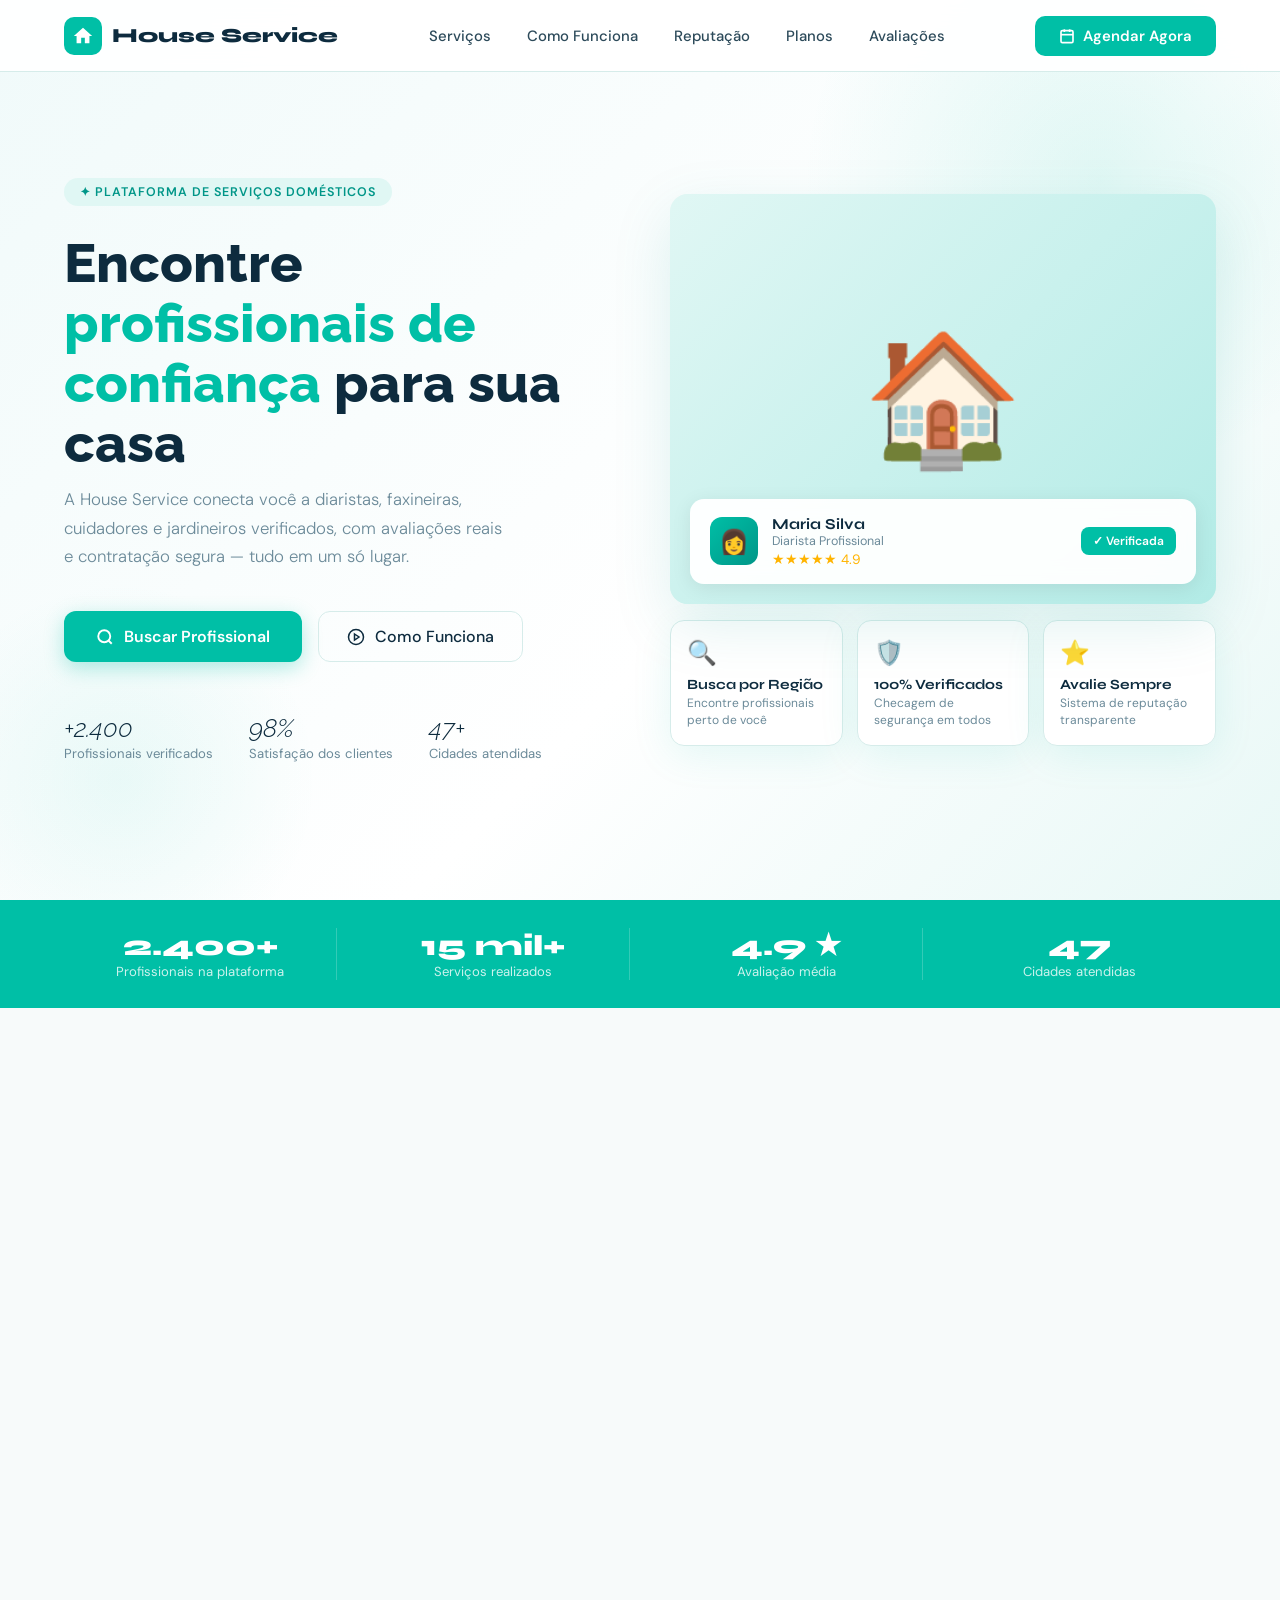
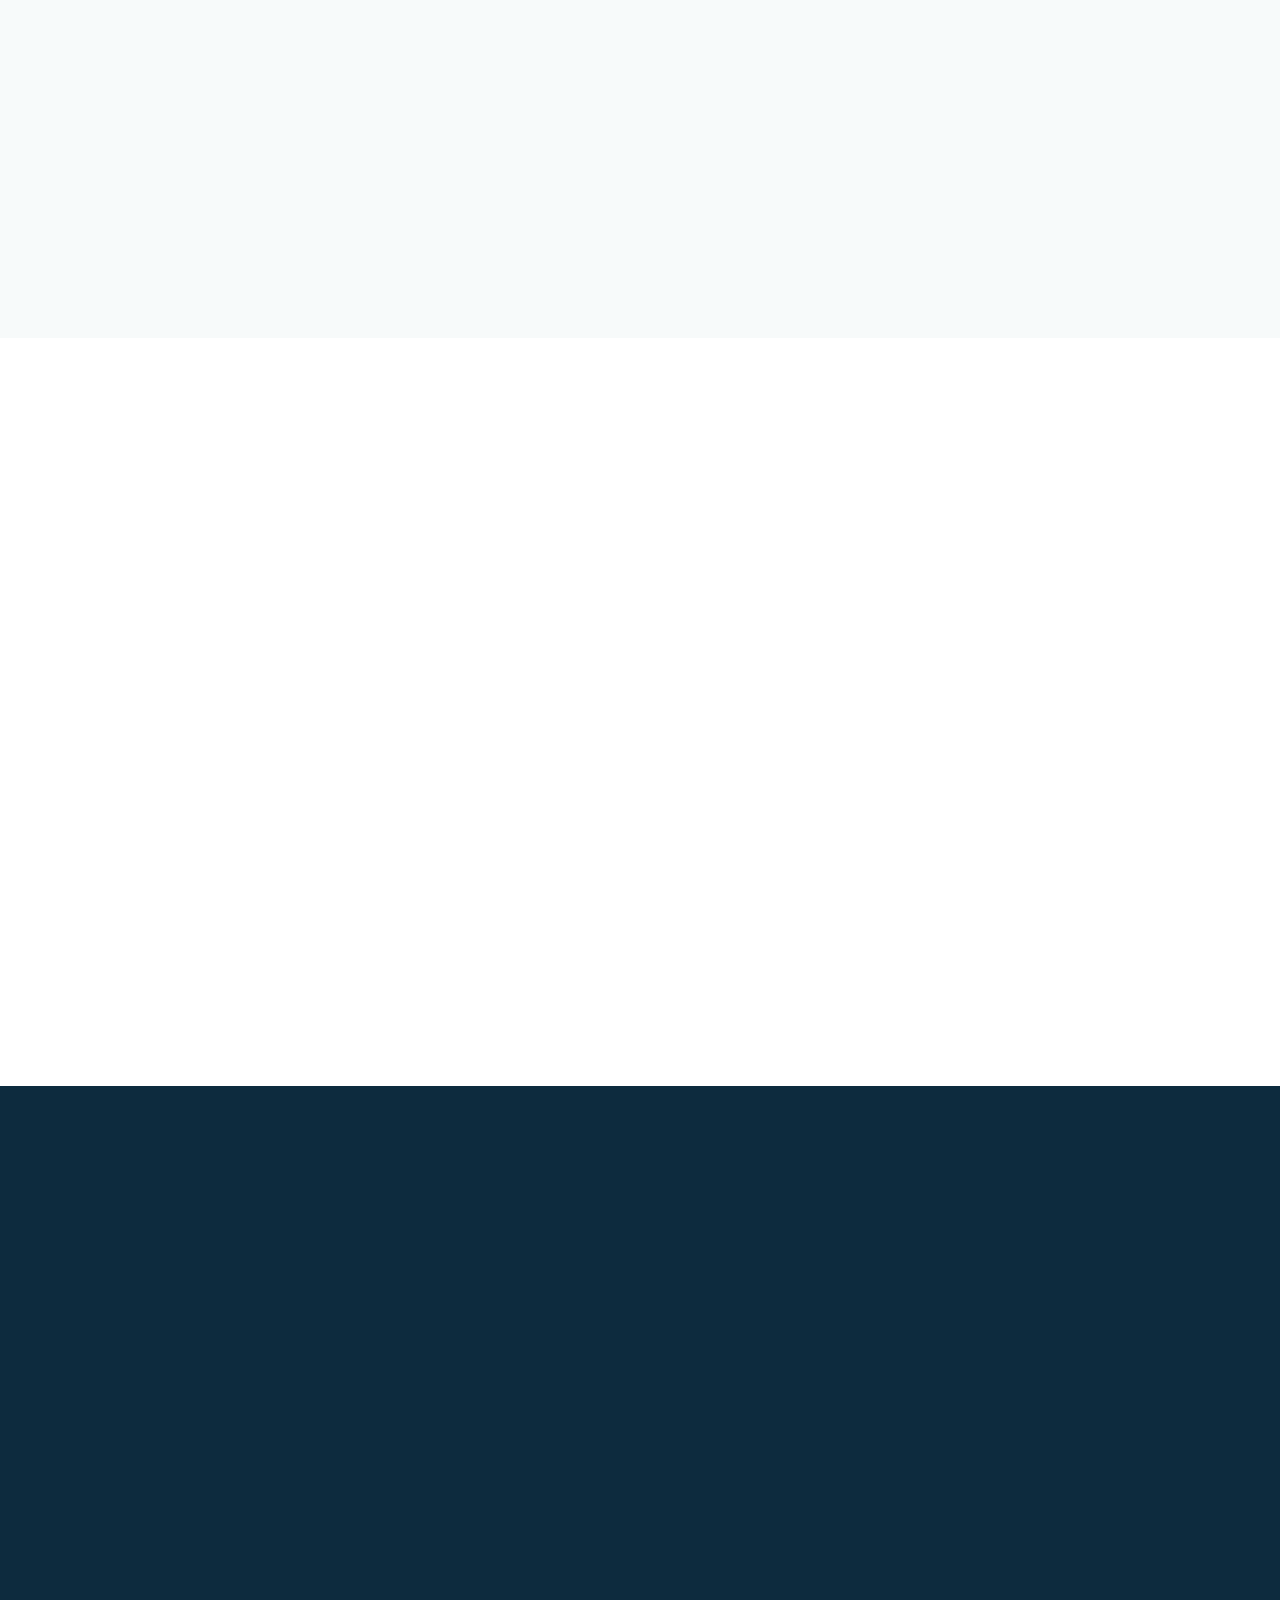
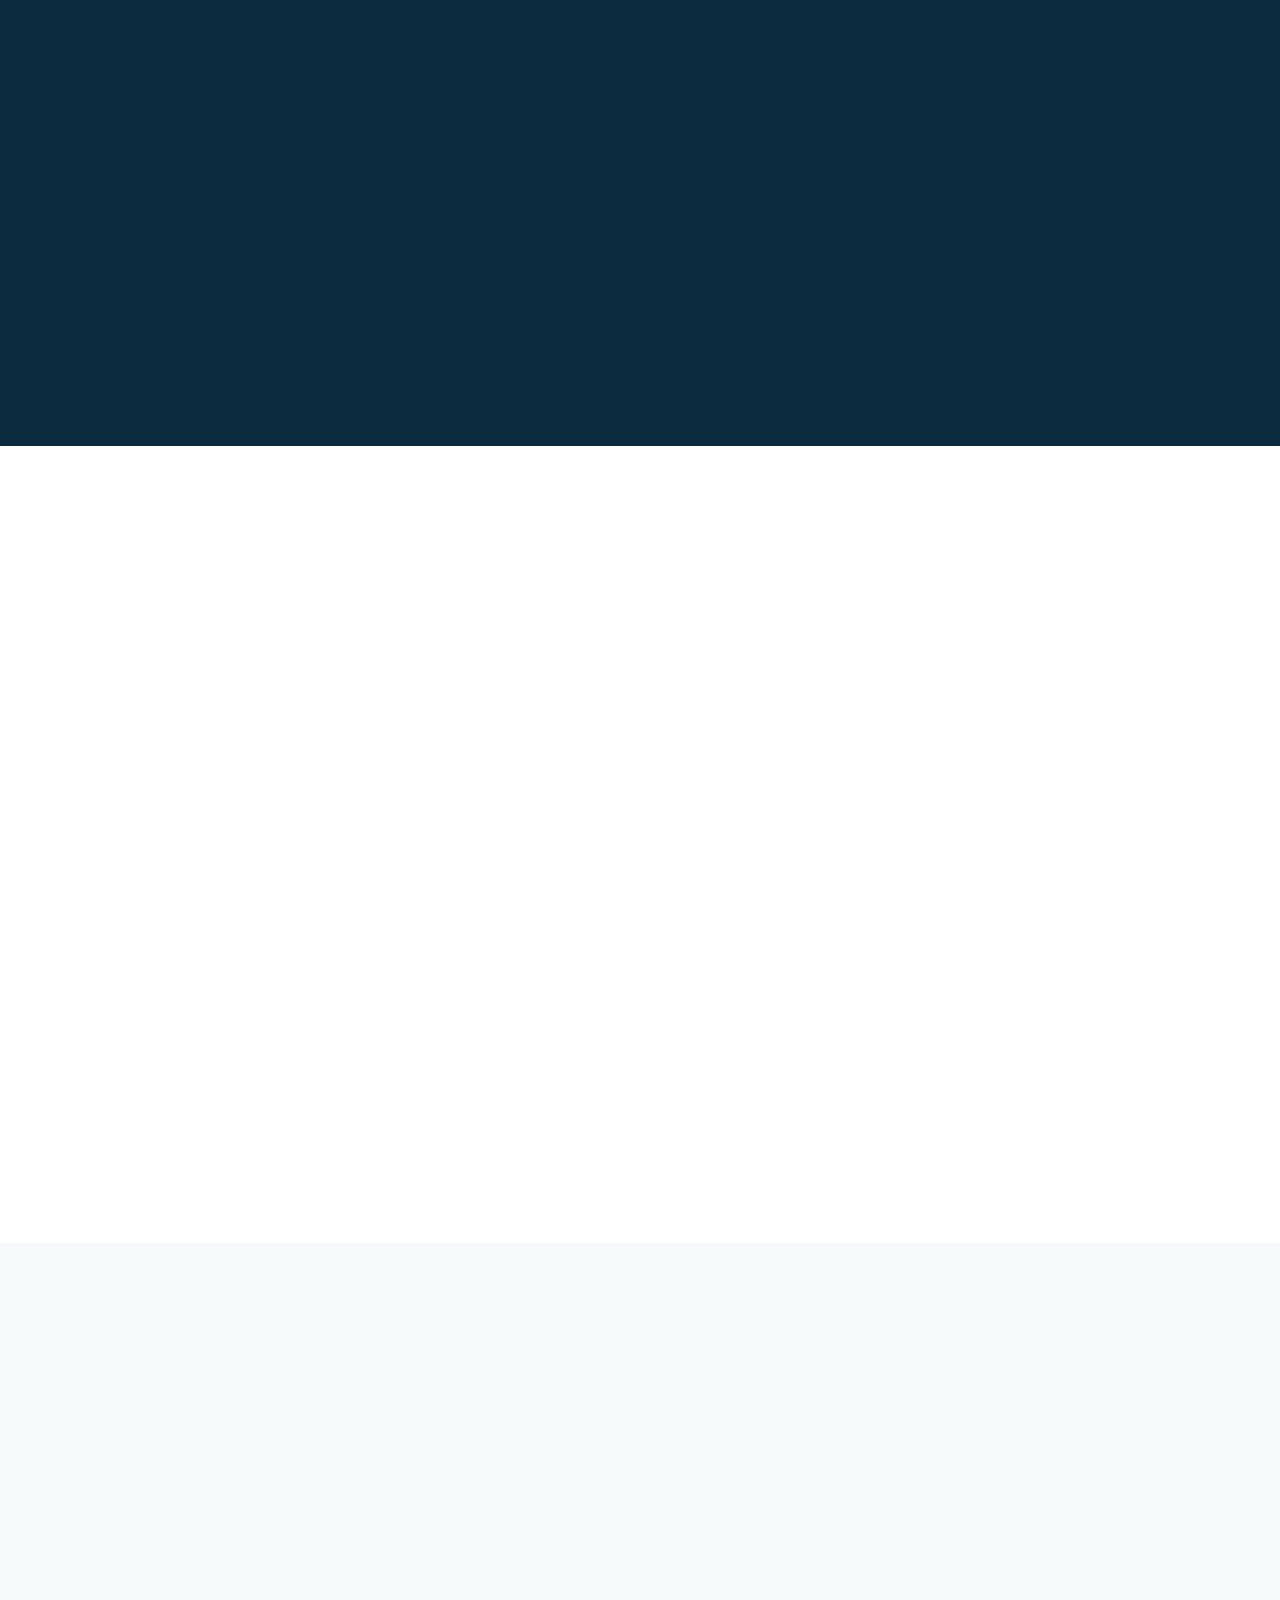
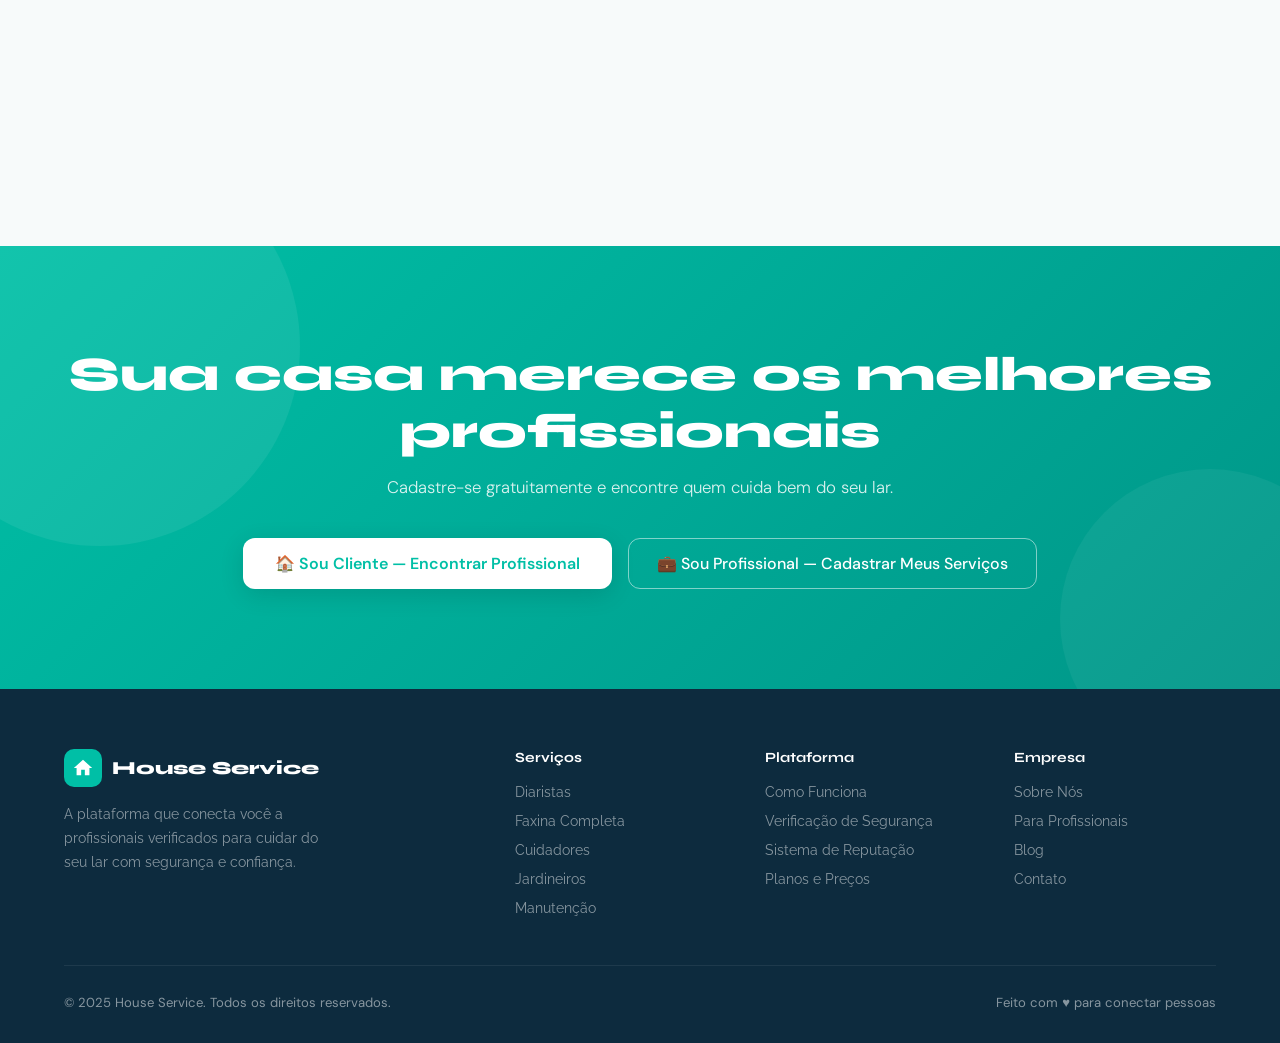
==== index.html @ fe104d29 "Rename site.html to index.html" ====
<html lang="pt-BR">
  <head>
    <meta charset="UTF-8" />
    <meta name="viewport" content="width=device-width, initial-scale=1.0" />
    <title>House Service — Sua Casa em Boas Mãos</title>
    <link href="https://fonts.googleapis.com/css2?family=Syne:wght@400;600;700;800&family=DM+Sans:ital,wght@0,300;0,400;0,500;1,300&display=swap" rel="stylesheet">
    <link rel="preconnect" href="https://fonts.googleapis.com">
    <link rel="preconnect" href="https://fonts.gstatic.com" crossorigin>
    <link href="https://fonts.googleapis.com/css2?family=Raleway:ital@0;1&display=swap" rel="stylesheet">
    <link rel="stylesheet" href="houseservice.css"/>
  </head>
  <body>
    <!-- NAV -->
    <nav id="navbar">
      <a href="#" class="logo">
        <div class="logo-icon">
          <svg viewBox="0 0 24 24">
            <path d="M10 20v-6h4v6h5v-8h3L12 3 2 12h3v8z" />
          </svg>
        </div>
        House Service
      </a>
      <ul class="nav-links">
        <li><a href="#servicos">Serviços</a></li>
        <li><a href="#como-funciona">Como Funciona</a></li>
        <li><a href="#reputacao">Reputação</a></li>
        <li><a href="#planos">Planos</a></li>
        <li><a href="#avaliacoes">Avaliações</a></li>
      </ul>
      <button class="nav-cta">
        <svg
          width="16"
          height="16"
          viewBox="0 0 24 24"
          fill="none"
          stroke="currentColor"
          stroke-width="2.5"
        >
          <rect x="3" y="4" width="18" height="18" rx="2" />
          <line x1="16" y1="2" x2="16" y2="6" />
          <line x1="8" y1="2" x2="8" y2="6" />
          <line x1="3" y1="10" x2="21" y2="10" />
        </svg>
        Agendar Agora
      </button>
    </nav>

    <!-- HERO -->
    <section class="hero">
      <div class="hero-content">
        <div class="hero-badge">✦ Plataforma de Serviços Domésticos</div>
        <h1>Encontre <span>profissionais de confiança</span> para sua casa</h1>
        <p class="hero-sub">
          A House Service conecta você a diaristas, faxineiras, cuidadores e
          jardineiros verificados, com avaliações reais e contratação segura —
          tudo em um só lugar.
        </p>
        <div class="hero-actions">
          <a href="#servicos" class="btn-primary">
            <svg
              width="18"
              height="18"
              viewBox="0 0 24 24"
              fill="none"
              stroke="currentColor"
              stroke-width="2.5"
            >
              <circle cx="11" cy="11" r="8" />
              <line x1="21" y1="21" x2="16.65" y2="16.65" />
            </svg>
            Buscar Profissional
          </a>
          <a href="#como-funciona" class="btn-outline">
            <svg
              width="18"
              height="18"
              viewBox="0 0 24 24"
              fill="none"
              stroke="currentColor"
              stroke-width="2"
            >
              <circle cx="12" cy="12" r="10" />
              <polygon points="10 8 16 12 10 16 10 8" />
            </svg>
            Como Funciona
          </a>
        </div>
        <div class="hero-trust">
          <div class="trust-item">
            <span class="trust-num">+2.400</span>
            <span class="trust-label">Profissionais verificados</span>
          </div>
          <div class="trust-item">
            <span class="trust-num">98%</span>
            <span class="trust-label">Satisfação dos clientes</span>
          </div>
          <div class="trust-item">
            <span class="trust-num">47+</span>
            <span class="trust-label">Cidades atendidas</span>
          </div>
        </div>
      </div>

      <div class="hero-visual">
        <div class="hero-card-main">
          <div class="hero-room-illustration">🏠</div>
          <div class="hero-overlay-card">
            <div class="professional-avatar">👩</div>
            <div class="overlay-info">
              <div class="overlay-name">Maria Silva</div>
              <div class="overlay-role">Diarista Profissional</div>
              <div class="overlay-stars">★★★★★ 4.9</div>
            </div>
            <div class="overlay-check">✓ Verificada</div>
          </div>
        </div>
        <div class="hero-mini-cards">
          <div class="mini-card">
            <div class="mini-icon">🔍</div>
            <div class="mini-title">Busca por Região</div>
            <div class="mini-desc">Encontre profissionais perto de você</div>
          </div>
          <div class="mini-card">
            <div class="mini-icon">🛡️</div>
            <div class="mini-title">100% Verificados</div>
            <div class="mini-desc">Checagem de segurança em todos</div>
          </div>
          <div class="mini-card">
            <div class="mini-icon">⭐</div>
            <div class="mini-title">Avalie Sempre</div>
            <div class="mini-desc">Sistema de reputação transparente</div>
          </div>
        </div>
      </div>
    </section>

    <!-- STATS BANNER -->
    <div class="stats-banner">
      <div class="stat-item">
        <div class="stat-num">2.400+</div>
        <div class="stat-label">Profissionais na plataforma</div>
      </div>
      <div class="stat-item">
        <div class="stat-num">15 mil+</div>
        <div class="stat-label">Serviços realizados</div>
      </div>
      <div class="stat-item">
        <div class="stat-num">4.9 ★</div>
        <div class="stat-label">Avaliação média</div>
      </div>
      <div class="stat-item">
        <div class="stat-num">47</div>
        <div class="stat-label">Cidades atendidas</div>
      </div>
    </div>

    <!-- SERVICES -->
    <section id="servicos" class="services-section">
      <div class="reveal">
        <div class="section-label">✦ Categorias</div>
        <h2 class="section-title">
          Serviços para cada necessidade da sua casa
        </h2>
        <p class="section-sub">
          Da limpeza ao cuidado — encontre o profissional certo filtrando por
          tipo de serviço e região.
        </p>
      </div>
      <div class="services-grid reveal">
        <div class="service-card">
          <div class="service-icon">🧹</div>
          <div class="service-name">Diarista</div>
          <div class="service-desc">
            Limpeza regular da sua casa com profissionais de confiança e
            verificados.
          </div>
          <div class="service-arrow">→</div>
        </div>
        <div class="service-card">
          <div class="service-icon">🧽</div>
          <div class="service-name">Faxina Completa</div>
          <div class="service-desc">
            Limpeza profunda e detalhada para renovar cada canto do seu lar.
          </div>
          <div class="service-arrow">→</div>
        </div>
        <div class="service-card">
          <div class="service-icon">👴</div>
          <div class="service-name">Cuidador(a)</div>
          <div class="service-desc">
            Profissionais dedicados ao cuidado de idosos e pessoas que precisam
            de atenção especial.
          </div>
          <div class="service-arrow">→</div>
        </div>
        <div class="service-card">
          <div class="service-icon">🌱</div>
          <div class="service-name">Jardineiro</div>
          <div class="service-desc">
            Manutenção, poda e cuidado de jardins e áreas externas com
            expertise.
          </div>
          <div class="service-arrow">→</div>
        </div>
        <div class="service-card">
          <div class="service-icon">🍳</div>
          <div class="service-name">Cozinheiro(a)</div>
          <div class="service-desc">
            Refeições preparadas em casa por profissionais especializados em
            culinária.
          </div>
          <div class="service-arrow">→</div>
        </div>
        <div class="service-card">
          <div class="service-icon">🔧</div>
          <div class="service-name">Manutenção Geral</div>
          <div class="service-desc">
            Pequenos reparos, instalações e consertos para manter tudo
            funcionando.
          </div>
          <div class="service-arrow">→</div>
        </div>
      </div>
    </section>

    <!-- HOW IT WORKS -->
    <section id="como-funciona">
      <div class="how-grid">
        <div>
          <div class="reveal">
            <div class="section-label">✦ Simples e Rápido</div>
            <h2 class="section-title">Como a plataforma funciona</h2>
            <p class="section-sub">
              Em poucos passos você encontra e contrata o profissional ideal,
              com total segurança.
            </p>
          </div>
          <div class="steps-list">
            <div class="step">
              <div class="step-num">01</div>
              <div class="step-content">
                <div class="step-title">Busque por serviço e região</div>
                <div class="step-desc">
                  Use os filtros para encontrar profissionais disponíveis na sua
                  cidade, na categoria que você precisa.
                </div>
              </div>
            </div>
            <div class="step">
              <div class="step-num">02</div>
              <div class="step-content">
                <div class="step-title">Compare perfis e avaliações</div>
                <div class="step-desc">
                  Veja o histórico, reputação e avaliações de outros clientes
                  para escolher com confiança.
                </div>
              </div>
            </div>
            <div class="step">
              <div class="step-num">03</div>
              <div class="step-content">
                <div class="step-title">Contrate com segurança</div>
                <div class="step-desc">
                  Todos os profissionais passam por verificação de segurança
                  antes de aparecer na plataforma.
                </div>
              </div>
            </div>
            <div class="step">
              <div class="step-num">04</div>
              <div class="step-content">
                <div class="step-title">Avalie e contribua</div>
                <div class="step-desc">
                  Após o serviço, deixe sua avaliação. Isso ajuda outros
                  clientes e recompensa quem trabalha bem.
                </div>
              </div>
            </div>
          </div>
        </div>
        <div class="how-visual reveal">
          <div class="profile-card-big">
            <div class="profile-avatar avatar-a">👩</div>
            <div class="profile-info">
              <div class="profile-name">Maria Silva</div>
              <div class="profile-role">Diarista • São Paulo, SP</div>
              <div class="profile-rating">
                <span class="stars">★★★★★</span>
                <span class="rating-num">4.9</span>
                <span class="reviews-count">(142 avaliações)</span>
              </div>
            </div>
            <div class="verified-badge">✓ Verificada</div>
          </div>
          <div class="profile-card-big">
            <div class="profile-avatar avatar-b">👨</div>
            <div class="profile-info">
              <div class="profile-name">Carlos Mota</div>
              <div class="profile-role">Jardineiro • Curitiba, PR</div>
              <div class="profile-rating">
                <span class="stars">★★★★★</span>
                <span class="rating-num">4.8</span>
                <span class="reviews-count">(89 avaliações)</span>
              </div>
            </div>
            <div class="verified-badge">✓ Verificado</div>
          </div>
          <div class="profile-card-big">
            <div class="profile-avatar avatar-c">👩</div>
            <div class="profile-info">
              <div class="profile-name">Ana Ferreira</div>
              <div class="profile-role">Cuidadora • Campinas, SP</div>
              <div class="profile-rating">
                <span class="stars">★★★★★</span>
                <span class="rating-num">5.0</span>
                <span class="reviews-count">(67 avaliações)</span>
              </div>
            </div>
            <div class="verified-badge">✓ Verificada</div>
          </div>
        </div>
      </div>
    </section>

    <!-- REPUTATION -->
    <section id="reputacao" class="reputation-section">
      <div class="rep-grid">
        <div class="reveal">
          <div class="section-label">✦ Sistema de Reputação</div>
          <h2 class="section-title">
            Quanto mais você entrega, mais você cresce
          </h2>
          <p class="section-sub">
            Profissionais que chegam com avaliações iniciais acessíveis e vão
            aumentando seus preços conforme constroem reputação na plataforma.
          </p>
          <div class="rep-cards" style="margin-top: 36px">
            <div class="rep-card">
              <div class="rep-card-icon">🏁</div>
              <div class="rep-card-title">Início acessível</div>
              <div class="rep-card-desc">
                Novos profissionais entram com uma taxa mínima competitiva,
                facilitando as primeiras contratações e a construção de
                histórico.
              </div>
            </div>
            <div class="rep-card">
              <div class="rep-card-icon">📈</div>
              <div class="rep-card-title">Crescimento por mérito</div>
              <div class="rep-card-desc">
                Avaliações positivas aumentam a reputação e desbloqueiam a
                capacidade de cobrar mais pelo seu serviço.
              </div>
            </div>
            <div class="rep-card">
              <div class="rep-card-icon">🏆</div>
              <div class="rep-card-title">Elite da plataforma</div>
              <div class="rep-card-desc">
                Profissionais com alta reputação ganham destaque nas buscas e
                acesso a funcionalidades premium.
              </div>
            </div>
          </div>
        </div>
        <div class="rep-visual reveal">
          <div class="rep-chart">
            <div
              style="
                font-family: &quot;Syne&quot;, sans-serif;
                font-weight: 700;
                color: white;
                margin-bottom: 20px;
                font-size: 1rem;
              "
            >
              Evolução de Reputação
            </div>
            <div class="rep-label-row">
              <span>Iniciante</span><span>0 avaliações</span>
            </div>
            <div class="rep-bar-wrap">
              <div class="rep-bar" data-width="20%"></div>
            </div>
            <div class="rep-label-row">
              <span>Em crescimento</span><span>+10 avaliações</span>
            </div>
            <div class="rep-bar-wrap">
              <div class="rep-bar" data-width="45%"></div>
            </div>
            <div class="rep-label-row">
              <span>Estabelecido</span><span>+50 avaliações</span>
            </div>
            <div class="rep-bar-wrap">
              <div class="rep-bar" data-width="68%"></div>
            </div>
            <div class="rep-label-row">
              <span>Top Profissional</span><span>+100 avaliações</span>
            </div>
            <div class="rep-bar-wrap">
              <div class="rep-bar" data-width="90%"></div>
            </div>
          </div>
          <div
            style="
              background: rgba(255, 255, 255, 0.05);
              border-radius: 12px;
              padding: 20px;
              border: 1px solid rgba(255, 255, 255, 0.08);
            "
          >
            <div
              style="
                font-size: 0.78rem;
                color: rgba(255, 255, 255, 0.4);
                margin-bottom: 8px;
                text-transform: uppercase;
                letter-spacing: 0.08em;
              "
            >
              Profissional Destaque
            </div>
            <div style="display: flex; align-items: center; gap: 14px">
              <div
                style="
                  width: 48px;
                  height: 48px;
                  border-radius: 12px;
                  background: linear-gradient(135deg, #00bfa6, #009688);
                  display: flex;
                  align-items: center;
                  justify-content: center;
                  font-size: 1.4rem;
                "
              >
                👩
              </div>
              <div>
                <div
                  style="
                    color: white;
                    font-family: &quot;Syne&quot;, sans-serif;
                    font-weight: 700;
                  "
                >
                  Maria Silva
                </div>
                <div
                  style="color: rgba(255, 255, 255, 0.5); font-size: 0.78rem"
                >
                  142 avaliações • R$ 120/diária
                </div>
                <div style="color: #ffb400; font-size: 0.8rem; margin-top: 2px">
                  ★★★★★ 4.9
                </div>
              </div>
            </div>
          </div>
        </div>
      </div>
    </section>

    <!-- PLANS -->
    <section id="planos">
      <div style="text-align: center" class="reveal">
        <div class="section-label" style="justify-content: center">
          ✦ Planos
        </div>
        <h2 class="section-title">O plano certo para você</h2>
        <p class="section-sub" style="margin: 0 auto">
          Seja cliente ou profissional, temos um plano pensado para maximizar
          sua experiência na plataforma.
        </p>
      </div>
      <div class="plans-grid reveal">
        <div class="plan-card">
          <div class="plan-name">Gratuito</div>
          <div class="plan-price-wrap">
            <div class="plan-price">R$ 0</div>
            <div class="plan-per">para sempre</div>
          </div>
          <ul class="plan-features">
            <li>Busca por região</li>
            <li>Ver perfis e avaliações</li>
            <li>Até 3 contratações/mês</li>
            <li>Suporte via chat</li>
          </ul>
          <button class="plan-btn">Começar Grátis</button>
        </div>
        <div class="plan-card featured">
          <div class="plan-badge">Mais Popular</div>
          <div class="plan-name">Mensal</div>
          <div class="plan-price-wrap">
            <div class="plan-price">R$ 39</div>
            <div class="plan-per">/mês por pessoa</div>
          </div>
          <ul class="plan-features">
            <li>Contratações ilimitadas</li>
            <li>Prioridade nas buscas</li>
            <li>Suporte prioritário 24/7</li>
            <li>Acesso a profissionais Elite</li>
            <li>Histórico completo</li>
          </ul>
          <button class="plan-btn">Assinar Agora</button>
        </div>
        <div class="plan-card">
          <div class="plan-name">Profissional</div>
          <div class="plan-price-wrap">
            <div class="plan-price">R$ 29</div>
            <div class="plan-per">/mês por prestador</div>
          </div>
          <ul class="plan-features">
            <li>Perfil em destaque</li>
            <li>Receber contratações ilimitadas</li>
            <li>Badge verificado premium</li>
            <li>Relatórios de desempenho</li>
            <li>Menor taxa de serviço</li>
          </ul>
          <button class="plan-btn">Para Profissionais</button>
        </div>
      </div>
    </section>

    <!-- REVIEWS -->
    <section id="avaliacoes" class="reviews-section">
      <div style="text-align: center" class="reveal">
        <div class="section-label" style="justify-content: center">
          ✦ Avaliações
        </div>
        <h2 class="section-title">O que nossos usuários dizem</h2>
        <p class="section-sub" style="margin: 0 auto">
          Avaliações reais de clientes que já contrataram e profissionais que já
          prestaram serviços.
        </p>
      </div>
      <div class="reviews-grid reveal">
        <div class="review-card">
          <div class="review-stars">★★★★★</div>
          <div class="review-text">
            "Encontrei uma diarista incrível em menos de 10 minutos. Já é a
            terceira vez que contrato pela plataforma e nunca tive problemas."
          </div>
          <div class="reviewer">
            <div class="reviewer-avatar" style="background: #e0f7f4">😊</div>
            <div>
              <div class="reviewer-name">Juliana M.</div>
              <div class="reviewer-tag">Cliente • Curitiba, PR</div>
            </div>
          </div>
        </div>
        <div class="review-card">
          <div class="review-stars">★★★★★</div>
          <div class="review-text">
            "Como cuidadora, a plataforma me ajudou a construir minha reputação
            do zero. Hoje tenho agenda cheia e cobro bem pelo meu trabalho."
          </div>
          <div class="reviewer">
            <div class="reviewer-avatar" style="background: #fff3e0">👩</div>
            <div>
              <div class="reviewer-name">Fernanda R.</div>
              <div class="reviewer-tag">Profissional • São Paulo, SP</div>
            </div>
          </div>
        </div>
        <div class="review-card">
          <div class="review-stars">★★★★★</div>
          <div class="review-text">
            "A verificação de segurança me deu muito mais confiança para
            contratar. Antes eu nunca sabia se podia confiar, agora é
            tranquilo."
          </div>
          <div class="reviewer">
            <div class="reviewer-avatar" style="background: #f3e5f5">🧑</div>
            <div>
              <div class="reviewer-name">Roberto K.</div>
              <div class="reviewer-tag">Cliente • Campinas, SP</div>
            </div>
          </div>
        </div>
      </div>
    </section>

    <!-- CTA -->
    <section class="cta-section">
      <h2 class="cta-title">Sua casa merece os melhores profissionais</h2>
      <p class="cta-sub">
        Cadastre-se gratuitamente e encontre quem cuida bem do seu lar.
      </p>
      <div class="cta-actions">
        <a href="#" class="btn-white">
          🏠 Sou Cliente — Encontrar Profissional
        </a>
        <a href="#" class="btn-ghost-white">
          💼 Sou Profissional — Cadastrar Meus Serviços
        </a>
      </div>
    </section>

    <!-- FOOTER -->
    <footer>
      <div class="footer-top">
        <div class="footer-brand">
          <a href="#" class="footer-logo">
            <div class="logo-icon">
              <svg viewBox="0 0 24 24" width="20" height="20">
                <path fill="white" d="M10 20v-6h4v6h5v-8h3L12 3 2 12h3v8z" />
              </svg>
            </div>
            House Service
          </a>
          <p class="footer-tagline">
            A plataforma que conecta você a profissionais verificados para
            cuidar do seu lar com segurança e confiança.
          </p>
        </div>
        <div>
          <div class="footer-col-title">Serviços</div>
          <ul class="footer-links">
            <li><a href="#">Diaristas</a></li>
            <li><a href="#">Faxina Completa</a></li>
            <li><a href="#">Cuidadores</a></li>
            <li><a href="#">Jardineiros</a></li>
            <li><a href="#">Manutenção</a></li>
          </ul>
        </div>
        <div>
          <div class="footer-col-title">Plataforma</div>
          <ul class="footer-links">
            <li><a href="#">Como Funciona</a></li>
            <li><a href="#">Verificação de Segurança</a></li>
            <li><a href="#">Sistema de Reputação</a></li>
            <li><a href="#">Planos e Preços</a></li>
          </ul>
        </div>
        <div>
          <div class="footer-col-title">Empresa</div>
          <ul class="footer-links">
            <li><a href="#">Sobre Nós</a></li>
            <li><a href="#">Para Profissionais</a></li>
            <li><a href="#">Blog</a></li>
            <li><a href="#">Contato</a></li>
          </ul>
        </div>
      </div>
      <div class="footer-bottom">
        <span>©️ 2025 House Service. Todos os direitos reservados.</span>
        <span>Feito com ♥️ para conectar pessoas</span>
      </div>
    </footer>
    <script src="houseService.js"></script>
  </body>
</html>
---- houseservice.css ----
*,
*::before,
*::after {
  box-sizing: border-box;
  margin: 0;
  padding: 0;
}

:root {
  --teal: #00bfa6;
  --teal-dark: #009688;
  --teal-light: #e0f7f4;
  --navy: #0d2b3e;
  --navy-mid: #1a3f57;
  --white: #ffffff;
  --gray: #f7fafa;
  --text-muted: #6b8a99;
  --text-body: #2c4a5a;
  --border: #d6ecea;
  --shadow: 0 8px 40px rgba(0, 191, 166, 0.1);
  --radius: 18px;
}

html {
  scroll-behavior: smooth;
}

body {
  font-family: "DM Sans", sans-serif;
  color: var(--text-body);
  background: var(--white);
  overflow-x: hidden;
}

/* NAV */
nav {
  position: fixed;
  top: 0;
  left: 0;
  right: 0;
  z-index: 100;
  display: flex;
  align-items: center;
  justify-content: space-between;
  padding: 0 5vw;
  height: 72px;
  background: rgba(255, 255, 255, 0.92);
  backdrop-filter: blur(16px);
  border-bottom: 1px solid var(--border);
  transition: box-shadow 0.3s;
}
nav.scrolled {
  box-shadow: 0 4px 24px rgba(0, 150, 136, 0.1);
}

.logo {
  display: flex;
  align-items: center;
  gap: 10px;
  font-family: "Syne", sans-serif;
  font-weight: 800;
  font-size: 1.25rem;
  color: var(--navy);
  text-decoration: none;
}
.logo-icon {
  width: 38px;
  height: 38px;
  background: var(--teal);
  border-radius: 10px;
  display: flex;
  align-items: center;
  justify-content: center;
}
.logo-icon svg {
  width: 22px;
  height: 22px;
  fill: white;
}

.nav-links {
  display: flex;
  gap: 36px;
  list-style: none;
}
.nav-links a {
  text-decoration: none;
  color: var(--text-body);
  font-size: 0.93rem;
  font-weight: 500;
  transition: color 0.2s;
}
.nav-links a:hover {
  color: var(--teal);
}

.nav-cta {
  background: var(--teal);
  color: white;
  border: none;
  padding: 10px 24px;
  border-radius: 10px;
  font-family: "DM Sans", sans-serif;
  font-weight: 600;
  font-size: 0.93rem;
  cursor: pointer;
  transition:
    background 0.2s,
    transform 0.2s;
  display: flex;
  align-items: center;
  gap: 8px;
}
.nav-cta:hover {
  background: var(--teal-dark);
  transform: translateY(-1px);
}

/* HERO */
.hero {
  min-height: 100vh;
  display: grid;
  grid-template-columns: 1fr 1fr;
  align-items: center;
  padding: 100px 5vw 60px;
  gap: 60px;
  background: linear-gradient(135deg, #f0fafa 0%, #ffffff 60%, #e8f8f6 100%);
  position: relative;
  overflow: hidden;
}

.hero::before {
  content: "";
  position: absolute;
  top: -120px;
  right: -120px;
  width: 600px;
  height: 600px;
  background: radial-gradient(
    circle,
    rgba(0, 191, 166, 0.12) 0%,
    transparent 70%
  );
  border-radius: 50%;
  pointer-events: none;
}
.hero::after {
  content: "";
  position: absolute;
  bottom: -80px;
  left: -80px;
  width: 400px;
  height: 400px;
  background: radial-gradient(
    circle,
    rgba(0, 191, 166, 0.07) 0%,
    transparent 70%
  );
  border-radius: 50%;
  pointer-events: none;
}

.hero-content {
  position: relative;
  z-index: 1;
}

.hero-badge {
  display: inline-flex;
  align-items: center;
  gap: 8px;
  background: var(--teal-light);
  color: var(--teal-dark);
  padding: 6px 16px;
  border-radius: 50px;
  font-size: 0.78rem;
  font-weight: 600;
  letter-spacing: 0.08em;
  text-transform: uppercase;
  margin-bottom: 28px;
}

h1 {
  font-family: "Raleway", sans-serif;
  font-weight: 800;
  font-size: clamp(2.4rem, 4.5vw, 3.4rem);
  line-height: 1.1;
  color: var(--navy);
  margin-bottom: 12px;
}
h1 span {
  color: var(--teal);
}

.hero-sub {
  font-size: 1.05rem;
  color: var(--text-muted);
  line-height: 1.7;
  margin-bottom: 40px;
  max-width: 440px;
  font-weight: 300;
}

.hero-actions {
  display: flex;
  gap: 16px;
  flex-wrap: wrap;
  margin-bottom: 52px;
}

.btn-primary {
  background: var(--teal);
  color: white;
  padding: 14px 32px;
  border-radius: 12px;
  border: none;
  font-family: "DM Sans", sans-serif;
  font-weight: 600;
  font-size: 1rem;
  cursor: pointer;
  transition: all 0.25s;
  display: flex;
  align-items: center;
  gap: 10px;
  text-decoration: none;
  box-shadow: 0 6px 20px rgba(0, 191, 166, 0.3);
}
.btn-primary:hover {
  background: var(--teal-dark);
  transform: translateY(-2px);
  box-shadow: 0 10px 28px rgba(0, 191, 166, 0.4);
}

.btn-outline {
  background: transparent;
  color: var(--navy);
  padding: 14px 28px;
  border-radius: 12px;
  border: 1.5px solid var(--border);
  font-family: "DM Sans", sans-serif;
  font-weight: 500;
  font-size: 1rem;
  cursor: pointer;
  transition: all 0.25s;
  display: flex;
  align-items: center;
  gap: 10px;
  text-decoration: none;
}
.btn-outline:hover {
  border-color: var(--teal);
  color: var(--teal);
  background: var(--teal-light);
}

.hero-trust {
  display: flex;
  gap: 36px;
  flex-wrap: wrap;
}
.trust-item {
  display: flex;
  flex-direction: column;
  gap: 2px;
}
.trust-num {
  font-family: "Raleway",sans-serif;
  font-size: 1.55rem;
  font-weight:300;
  color: var(--navy);
  font-style: italic;
}
.trust-label {
  font-size: 0.82rem;
  color: var(--text-muted);
  font-weight: 400;
}

/* HERO VISUAL */
.hero-visual {
  position: relative;
  z-index: 1;
  display: flex;
  flex-direction: column;
  gap: 16px;
}

.hero-card-main {
  background: white;
  border-radius: var(--radius);
  overflow: hidden;
  box-shadow: 0 20px 60px rgba(0, 150, 136, 0.13);
  aspect-ratio: 4/3;
  display: flex;
  align-items: flex-end;
  background: linear-gradient(160deg, #e8f8f6 0%, #c8f0ea 100%);
  position: relative;
}

.hero-room-illustration {
  position: absolute;
  inset: 0;
  display: flex;
  align-items: center;
  justify-content: center;
  font-size: 8rem;
  background: linear-gradient(135deg, #e0f7f4, #b2ebe6);
}

.hero-overlay-card {
  position: absolute;
  bottom: 20px;
  left: 20px;
  right: 20px;
  background: rgba(255, 255, 255, 0.95);
  backdrop-filter: blur(10px);
  border-radius: 14px;
  padding: 16px 20px;
  display: flex;
  align-items: center;
  gap: 14px;
  box-shadow: 0 4px 20px rgba(0, 0, 0, 0.08);
}

.professional-avatar {
  width: 48px;
  height: 48px;
  border-radius: 12px;
  background: linear-gradient(135deg, var(--teal), var(--teal-dark));
  display: flex;
  align-items: center;
  justify-content: center;
  font-size: 1.5rem;
  flex-shrink: 0;
}

.overlay-info {
  flex: 1;
}
.overlay-name {
  font-family: "Syne", sans-serif;
  font-weight: 700;
  font-size: 0.95rem;
  color: var(--navy);
}
.overlay-role {
  font-size: 0.78rem;
  color: var(--text-muted);
}
.overlay-stars {
  color: #ffb400;
  font-size: 0.85rem;
  margin-top: 2px;
}

.overlay-check {
  background: var(--teal);
  color: white;
  border-radius: 8px;
  padding: 6px 12px;
  font-size: 0.75rem;
  font-weight: 600;
  display: flex;
  align-items: center;
  gap: 4px;
}

.hero-mini-cards {
  display: flex;
  gap: 14px;
}
.mini-card {
  flex: 1;
  background: white;
  border-radius: 14px;
  padding: 16px;
  box-shadow: var(--shadow);
  border: 1px solid var(--border);
  transition: transform 0.2s;
}
.mini-card:hover {
  transform: translateY(-3px);
}
.mini-icon {
  font-size: 1.5rem;
  margin-bottom: 8px;
}
.mini-title {
  font-family: "Syne", sans-serif;
  font-weight: 700;
  font-size: 0.88rem;
  color: var(--navy);
}
.mini-desc {
  font-size: 0.75rem;
  color: var(--text-muted);
  margin-top: 2px;
  line-height: 1.4;
}

/* SECTION */
section {
  padding: 90px 5vw;
}

.section-label {
  display: inline-flex;
  align-items: center;
  gap: 8px;
  color: var(--teal);
  font-size: 0.78rem;
  font-weight: 600;
  letter-spacing: 0.1em;
  text-transform: uppercase;
  margin-bottom: 16px;
}

.section-title {
  font-family: "Raleway", sans-serif;
  font-weight: 800;
  font-size: clamp(1.8rem, 3vw, 2.5rem);
  color: var(--navy);
  line-height: 1.15;
  margin-bottom: 16px;
}

.section-sub {
  font-size: 1rem;
  color: var(--text-muted);
  max-width: 500px;
  line-height: 1.7;
  font-weight: 300;
}

/* SERVICES */
.services-section {
  background: var(--gray);
}

.services-grid {
  display: grid;
  grid-template-columns: repeat(auto-fit, minmax(220px, 1fr));
  gap: 20px;
  margin-top: 50px;
}

.service-card {
  background: white;
  border-radius: var(--radius);
  padding: 28px 24px;
  border: 1px solid var(--border);
  transition: all 0.3s;
  cursor: pointer;
  position: relative;
  overflow: hidden;
}
.service-card::before {
  content: "";
  position: absolute;
  bottom: 0;
  left: 0;
  right: 0;
  height: 3px;
  background: var(--teal);
  transform: scaleX(0);
  transition: transform 0.3s;
  transform-origin: left;
}
.service-card:hover {
  transform: translateY(-6px);
  box-shadow: var(--shadow);
  border-color: transparent;
}
.service-card:hover::before {
  transform: scaleX(1);
}

.service-icon {
  width: 56px;
  height: 56px;
  border-radius: 14px;
  background: var(--teal-light);
  display: flex;
  align-items: center;
  justify-content: center;
  font-size: 1.6rem;
  margin-bottom: 18px;
  transition: background 0.3s;
}
.service-card:hover .service-icon {
  background: var(--teal);
}

.service-name {
  font-family: "Syne", sans-serif;
  font-weight: 700;
  font-size: 1rem;
  color: var(--navy);
  margin-bottom: 8px;
}
.service-desc {
  font-size: 0.84rem;
  color: var(--text-muted);
  line-height: 1.6;
}

.service-arrow {
  margin-top: 18px;
  color: var(--teal);
  font-size: 1.2rem;
  transition: transform 0.2s;
}
.service-card:hover .service-arrow {
  transform: translateX(4px);
}

/* HOW IT WORKS */
.how-grid {
  display: grid;
  grid-template-columns: 1fr 1fr;
  gap: 80px;
  align-items: center;
  margin-top: 0;
}

.steps-list {
  display: flex;
  flex-direction: column;
  gap: 32px;
  margin-top: 40px;
}

.step {
  display: flex;
  gap: 20px;
  align-items: flex-start;
  opacity: 0;
  transform: translateX(-20px);
  transition: all 0.5s ease;
}
.step.visible {
  opacity: 1;
  transform: translateX(0);
}

.step-num {
  width: 44px;
  height: 44px;
  border-radius: 12px;
  background: var(--teal-light);
  color: var(--teal-dark);
  font-family: "Syne", sans-serif;
  font-weight: 800;
  font-size: 1rem;
  display: flex;
  align-items: center;
  justify-content: center;
  flex-shrink: 0;
}

.step-content{
    flex: 1px
}
.step-title {
  font-family: "Syne", sans-serif;
  font-weight: 700;
  font-size: 1rem;
  color: var(--navy);
  margin-bottom: 6px;
}
.step-desc {
  font-size: 0.88rem;
  color: var(--text-muted);
  line-height: 1.65;
}

.how-visual {
  background: linear-gradient(135deg, #e0f7f4, #b2ebf2);
  border-radius: 24px;
  padding: 40px;
  display: flex;
  flex-direction: column;
  gap: 16px;
  box-shadow: 0 20px 60px rgba(0, 191, 166, 0.12);
}

.profile-card-big {
  background: white;
  border-radius: 16px;
  padding: 20px;
  display: flex;
  gap: 16px;
  align-items: center;
  box-shadow: 0 4px 16px rgba(0, 0, 0, 0.06);
  transition: transform 0.2s;
}
.profile-card-big:hover {
  transform: scale(1.02);
}

.profile-avatar {
  width: 56px;
  height: 56px;
  border-radius: 14px;
  font-size: 2rem;
  display: flex;
  align-items: center;
  justify-content: center;
  flex-shrink: 0;
}
.avatar-a {
  background: linear-gradient(135deg, #e0f7f4, #80d8ca);
}
.avatar-b {
  background: linear-gradient(135deg, #fff3e0, #ffd180);
}
.avatar-c {
  background: linear-gradient(135deg, #f3e5f5, #ce93d8);
}

.profile-info {
  flex: 1;
}
.profile-name {
  font-family: "Syne", sans-serif;
  font-weight: 700;
  font-size: 0.95rem;
  color: var(--navy);
}
.profile-role {
  font-size: 0.78rem;
  color: var(--text-muted);
}
.profile-rating {
  display: flex;
  align-items: center;
  gap: 6px;
  margin-top: 4px;
}
.stars {
  color: #ffb400;
  font-size: 0.8rem;
}
.rating-num {
  font-size: 0.78rem;
  font-weight: 600;
  color: var(--navy);
}
.reviews-count {
  font-size: 0.75rem;
  color: var(--text-muted);
}

.verified-badge {
  background: var(--teal-light);
  color: var(--teal-dark);
  border-radius: 8px;
  padding: 4px 10px;
  font-size: 0.72rem;
  font-weight: 600;
  display: flex;
  align-items: center;
  gap: 4px;
}

/* REPUTATION */
.reputation-section {
  background: var(--navy);
  color: white;
}
.reputation-section .section-title {
  color: white;
}
.reputation-section .section-sub {
  color: rgba(255, 255, 255, 0.55);
}
.reputation-section .section-label {
  color: var(--teal);
}

.rep-grid {
  display: grid;
  grid-template-columns: 1fr 1fr;
  gap: 60px;
  align-items: center;
  margin-top: 50px;
}

.rep-visual {
  background: var(--navy-mid);
  border-radius: 24px;
  padding: 36px;
  border: 1px solid rgba(255, 255, 255, 0.07);
}

.rep-chart {
  margin-bottom: 28px;
}
.rep-label-row {
  display: flex;
  justify-content: space-between;
  font-size: 0.82rem;
  color: rgba(255, 255, 255, 0.5);
  margin-bottom: 10px;
}
.rep-bar-wrap {
  height: 8px;
  background: rgba(255, 255, 255, 0.08);
  border-radius: 50px;
  overflow: hidden;
  margin-bottom: 12px;
}
.rep-bar {
  height: 100%;
  border-radius: 50px;
  background: linear-gradient(90deg, var(--teal), #80cbc4);
  transition: width 1.2s ease;
  width: 0%;
}

.rep-cards {
  display: flex;
  flex-direction: column;
  gap: 16px;
}
.rep-card {
  border: 1px solid rgba(255, 255, 255, 0.08);
  border-radius: 14px;
  padding: 20px;
  background: rgba(255, 255, 255, 0.03);
  transition: border-color 0.2s;
}
.rep-card:hover {
  border-color: var(--teal);
}

.rep-card-icon {
  font-size: 1.4rem;
  margin-bottom: 10px;
}
.rep-card-title {
  font-family: "Syne", sans-serif;
  font-weight: 700;
  font-size: 0.95rem;
  margin-bottom: 6px;
}
.rep-card-desc {
  font-size: 0.84rem;
  color: rgba(255, 255, 255, 0.5);
  line-height: 1.6;
}

/* PLANS */
.plans-grid {
  display: grid;
  grid-template-columns: repeat(3, 1fr);
  gap: 24px;
  margin-top: 56px;
}

.plan-card {
  border-radius: var(--radius);
  padding: 36px 28px;
  border: 1.5px solid var(--border);
  position: relative;
  transition: all 0.3s;
  background: white;
}
.plan-card:hover {
  transform: translateY(-6px);
  box-shadow: var(--shadow);
}
.plan-card.featured {
  background: var(--teal);
  border-color: var(--teal);
  color: white;
}
.plan-badge {
  position: absolute;
  top: -14px;
  left: 50%;
  transform: translateX(-50%);
  background: var(--navy);
  color: white;
  border-radius: 50px;
  padding: 4px 18px;
  font-size: 0.72rem;
  font-weight: 600;
  white-space: nowrap;
}

.plan-name {
  font-family: "Syne", sans-serif;
  font-weight: 800;
  font-size: 1.2rem;
  margin-bottom: 8px;
  color: var(--navy);
}
.plan-card.featured .plan-name {
  color: white;
}
.plan-price-wrap {
  margin-bottom: 24px;
}
.plan-price {
  font-family: "Syne", sans-serif;
  font-weight: 800;
  font-size: 2.4rem;
  color: var(--navy);
}
.plan-card.featured .plan-price {
  color: white;
}
.plan-per {
  font-size: 0.85rem;
  color: var(--text-muted);
}
.plan-card.featured .plan-per {
  color: rgba(255, 255, 255, 0.7);
}

.plan-features {
  list-style: none;
  display: flex;
  flex-direction: column;
  gap: 12px;
  margin-bottom: 32px;
}
.plan-features li {
  display: flex;
  gap: 10px;
  align-items: center;
  font-size: 0.88rem;
  color: var(--text-body);
}
.plan-card.featured .plan-features li {
  color: rgba(255, 255, 255, 0.9);
}
.plan-features li::before {
  content: "✓";
  color: var(--teal);
  font-weight: 700;
  flex-shrink: 0;
}
.plan-card.featured .plan-features li::before {
  color: rgba(255, 255, 255, 0.8);
}

.plan-btn {
  width: 100%;
  padding: 14px;
  border-radius: 12px;
  font-family: "DM Sans", sans-serif;
  font-weight: 600;
  font-size: 0.95rem;
  cursor: pointer;
  transition: all 0.2s;
  border: 2px solid var(--teal);
  color: var(--teal);
  background: transparent;
}
.plan-btn:hover {
  background: var(--teal);
  color: white;
}
.plan-card.featured .plan-btn {
  background: white;
  color: var(--teal);
  border-color: white;
}
.plan-card.featured .plan-btn:hover {
  background: var(--navy);
  border-color: var(--navy);
  color: white;
}

/* REVIEWS */
.reviews-section {
  background: var(--gray);
}

.reviews-grid {
  display: grid;
  grid-template-columns: repeat(3, 1fr);
  gap: 20px;
  margin-top: 50px;
}

.review-card {
  background: white;
  border-radius: var(--radius);
  padding: 28px;
  border: 1px solid var(--border);
  transition: all 0.25s;
}
.review-card:hover {
  transform: translateY(-4px);
  box-shadow: var(--shadow);
}

.review-stars {
  color: #ffb400;
  font-size: 1rem;
  margin-bottom: 14px;
}
.review-text {
  font-size: 0.9rem;
  color: var(--text-body);
  line-height: 1.7;
  margin-bottom: 20px;
  font-style: italic;
  font-weight: 300;
}
.reviewer {
  display: flex;
  align-items: center;
  gap: 12px;
}
.reviewer-avatar {
  width: 40px;
  height: 40px;
  border-radius: 10px;
  font-size: 1.3rem;
  display: flex;
  align-items: center;
  justify-content: center;
}
.reviewer-name {
  font-family: "Syne", sans-serif;
  font-weight: 700;
  font-size: 0.88rem;
  color: var(--navy);
}
.reviewer-tag {
  font-size: 0.75rem;
  color: var(--text-muted);
}

/* CTA */
.cta-section {
  background: linear-gradient(135deg, var(--teal) 0%, var(--teal-dark) 100%);
  text-align: center;
  padding: 100px 5vw;
  color: white;
  position: relative;
  overflow: hidden;
}
.cta-section::before {
  content: "";
  position: absolute;
  top: -100px;
  left: -100px;
  width: 400px;
  height: 400px;
  background: rgba(255, 255, 255, 0.07);
  border-radius: 50%;
}
.cta-section::after {
  content: "";
  position: absolute;
  bottom: -80px;
  right: -80px;
  width: 300px;
  height: 300px;
  background: rgba(255, 255, 255, 0.05);
  border-radius: 50%;
}

.cta-title {
  font-family: "Syne", sans-serif;
  font-weight: 800;
  font-size: clamp(2rem, 4vw, 3rem);
  margin-bottom: 16px;
  position: relative;
  z-index: 1;
}
.cta-sub {
  font-size: 1.05rem;
  opacity: 0.85;
  margin-bottom: 40px;
  position: relative;
  z-index: 1;
  font-weight: 300;
}

.cta-actions {
  display: flex;
  gap: 16px;
  justify-content: center;
  flex-wrap: wrap;
  position: relative;
  z-index: 1;
}

.btn-white {
  background: white;
  color: var(--teal);
  padding: 14px 32px;
  border-radius: 12px;
  border: none;
  font-family: "DM Sans", sans-serif;
  font-weight: 600;
  font-size: 1rem;
  cursor: pointer;
  transition: all 0.25s;
  text-decoration: none;
  display: inline-flex;
  align-items: center;
  gap: 8px;
  box-shadow: 0 6px 24px rgba(0, 0, 0, 0.12);
}
.btn-white:hover {
  transform: translateY(-2px);
  box-shadow: 0 10px 32px rgba(0, 0, 0, 0.18);
}

.btn-ghost-white {
  background: transparent;
  color: white;
  padding: 14px 28px;
  border-radius: 12px;
  border: 1.5px solid rgba(255, 255, 255, 0.5);
  font-family: "DM Sans", sans-serif;
  font-weight: 500;
  font-size: 1rem;
  cursor: pointer;
  transition: all 0.25s;
  text-decoration: none;
  display: inline-flex;
  align-items: center;
  gap: 8px;
}
.btn-ghost-white:hover {
  border-color: white;
  background: rgba(255, 255, 255, 0.1);
}

/* FOOTER */
footer {
  background: var(--navy);
  color: rgba(255, 255, 255, 0.5);
  padding: 60px 5vw 32px;
}

.footer-top {
  font-family: "Raleway", sans-serif;
  display: grid;
  grid-template-columns: 2fr 1fr 1fr 1fr;
  gap: 48px;
  margin-bottom: 48px;
}

.footer-brand{
    flex:1px;
}
.footer-logo {
  display: flex;
  align-items: center;
  gap: 10px;
  font-family: "Syne", sans-serif;
  font-weight: 800;
  font-size: 1.15rem;
  color: white;
  text-decoration: none;
  margin-bottom: 16px;
}
.footer-tagline {
  font-size: 0.88rem;
  line-height: 1.7;
  max-width: 280px;
}

.footer-col-title {
  font-family: "Syne", sans-serif;
  font-weight: 700;
  font-size: 0.88rem;
  color: white;
  margin-bottom: 16px;
}
.footer-links {
  list-style: none;
  display: flex;
  flex-direction: column;
  gap: 10px;
}
.footer-links a {
  color: rgba(255, 255, 255, 0.5);
  text-decoration: none;
  font-size: 0.85rem;
  transition: color 0.2s;
}
.footer-links a:hover {
  color: var(--teal);
}

.footer-bottom {
  border-top: 1px solid rgba(255, 255, 255, 0.07);
  padding-top: 28px;
  display: flex;
  justify-content: space-between;
  align-items: center;
  font-size: 0.82rem;
}

/* STATS BANNER */
.stats-banner {
  background: var(--teal);
  color: white;
  padding: 28px 5vw;
  display: grid;
  grid-template-columns: repeat(4, 1fr);
  text-align: center;
  gap: 20px;
}

.stat-item {
  border-right: 1px solid rgba(255, 255, 255, 0.2);
  padding: 0 20px;
}
.stat-item:last-child {
  border-right: none;
}
.stat-num {
  font-family: "Syne", sans-serif;
  font-weight: 800;
  font-size: 1.8rem;
}
.stat-label {
  font-size: 0.82rem;
  opacity: 0.8;
}

/* ANIMATIONS */
@keyframes fadeInUp {
  from {
    opacity: 0;
    transform: translateY(30px);
  }
  to {
    opacity: 1;
    transform: translateY(0);
  }
}

@keyframes fadeInRight {
  from {
    opacity: 0;
    transform: translateX(30px);
  }
  to {
    opacity: 1;
    transform: translateX(0);
  }
}

@keyframes float {
  0%,
  100% {
    transform: translateY(0px);
  }
  50% {
    transform: translateY(-8px);
  }
}

.hero-content {
  animation: fadeInUp 0.8s ease both;
}
.hero-visual {
  animation: fadeInRight 0.8s 0.2s ease both;
}
.mini-card:nth-child(2) {
  animation-delay: 0.1s;
}

.hero-card-main {
  animation: float 6s ease-in-out infinite;
}

/* Responsive */
@media (max-width: 900px) {
  .hero {
    grid-template-columns: 1fr;
    padding-top: 120px;
  }
  .hero-visual {
    display: none;
  }
  .how-grid,
  .rep-grid {
    grid-template-columns: 1fr;
  }
  .plans-grid {
    grid-template-columns: 1fr;
  }
  .reviews-grid {
    grid-template-columns: 1fr;
  }
  .footer-top {
    grid-template-columns: 1fr 1fr;
  }
  .stats-banner {
    grid-template-columns: repeat(2, 1fr);
  }
  .nav-links {
    display: none;
  }
}

/* Scroll reveal */
.reveal {
  opacity: 0;
  transform: translateY(24px);
  transition: all 0.6s ease;
}
.reveal.visible {
  opacity: 1;
  transform: translateY(0);
}
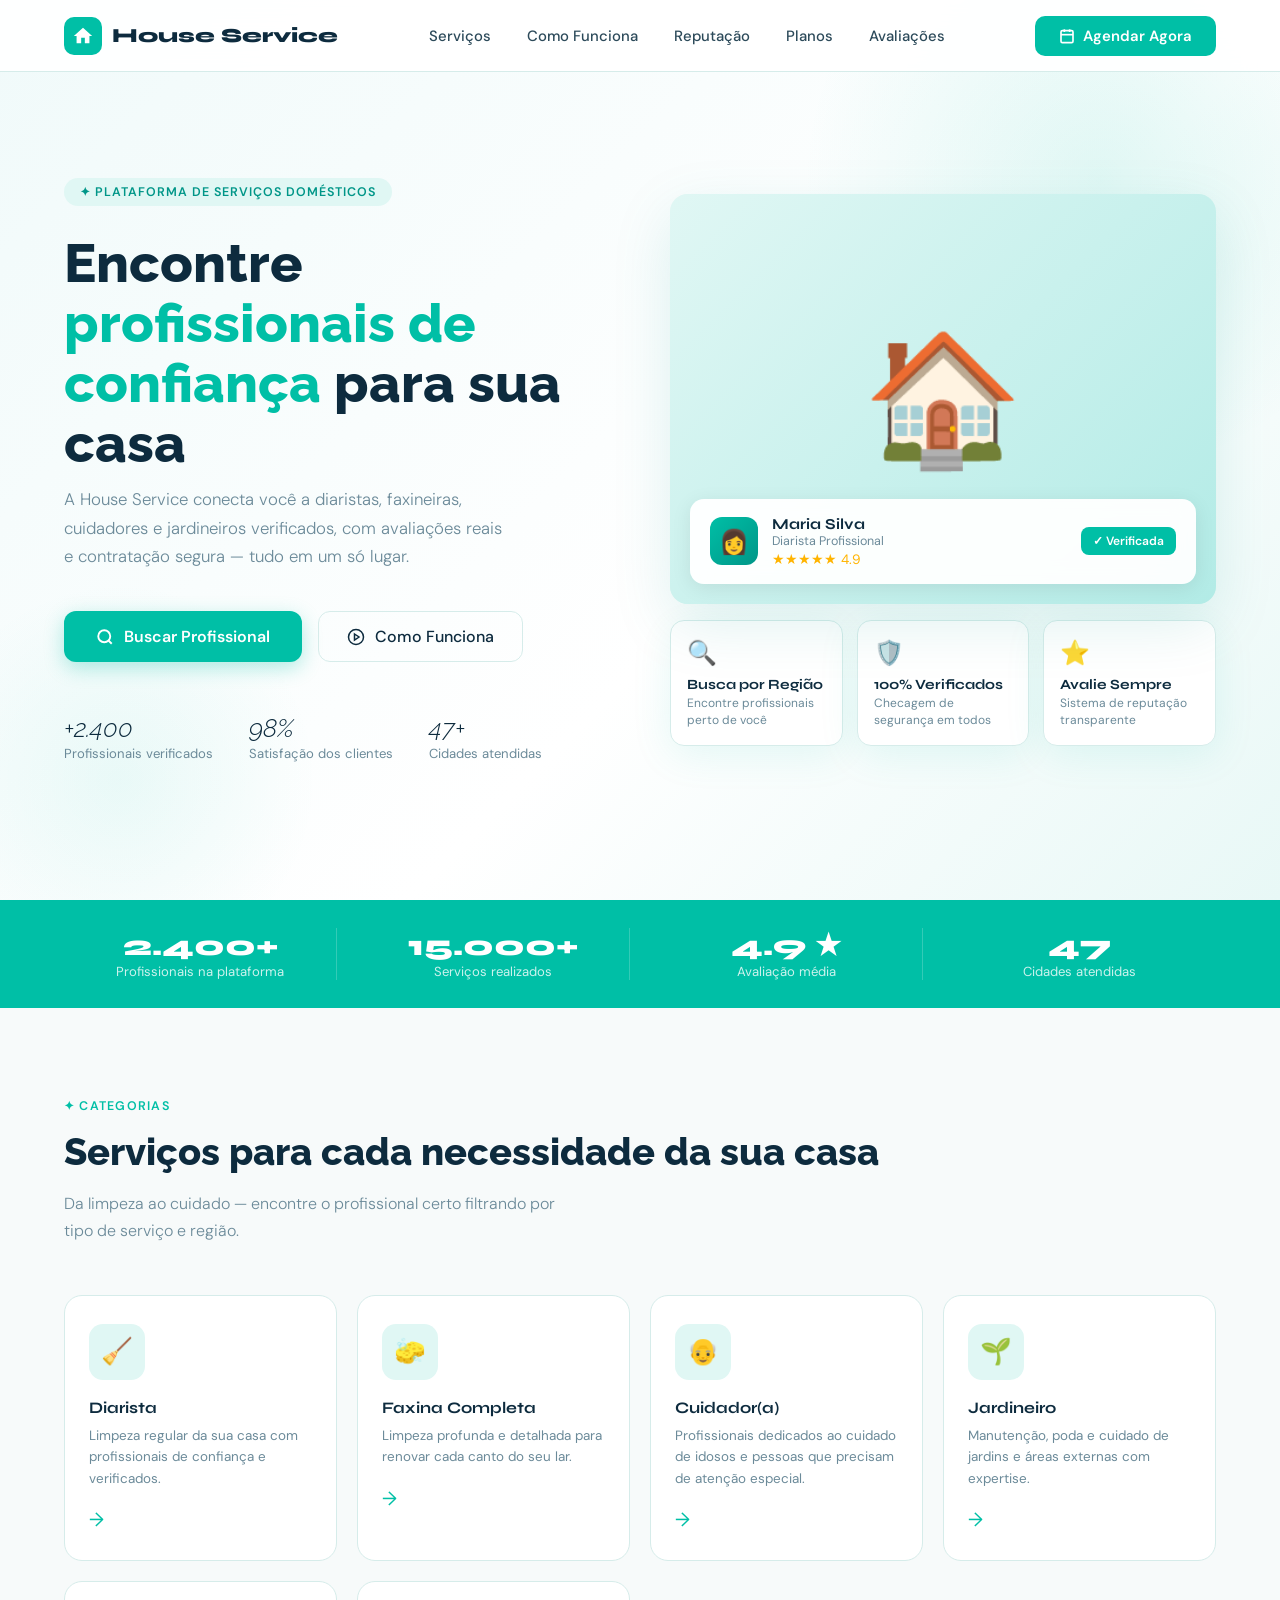
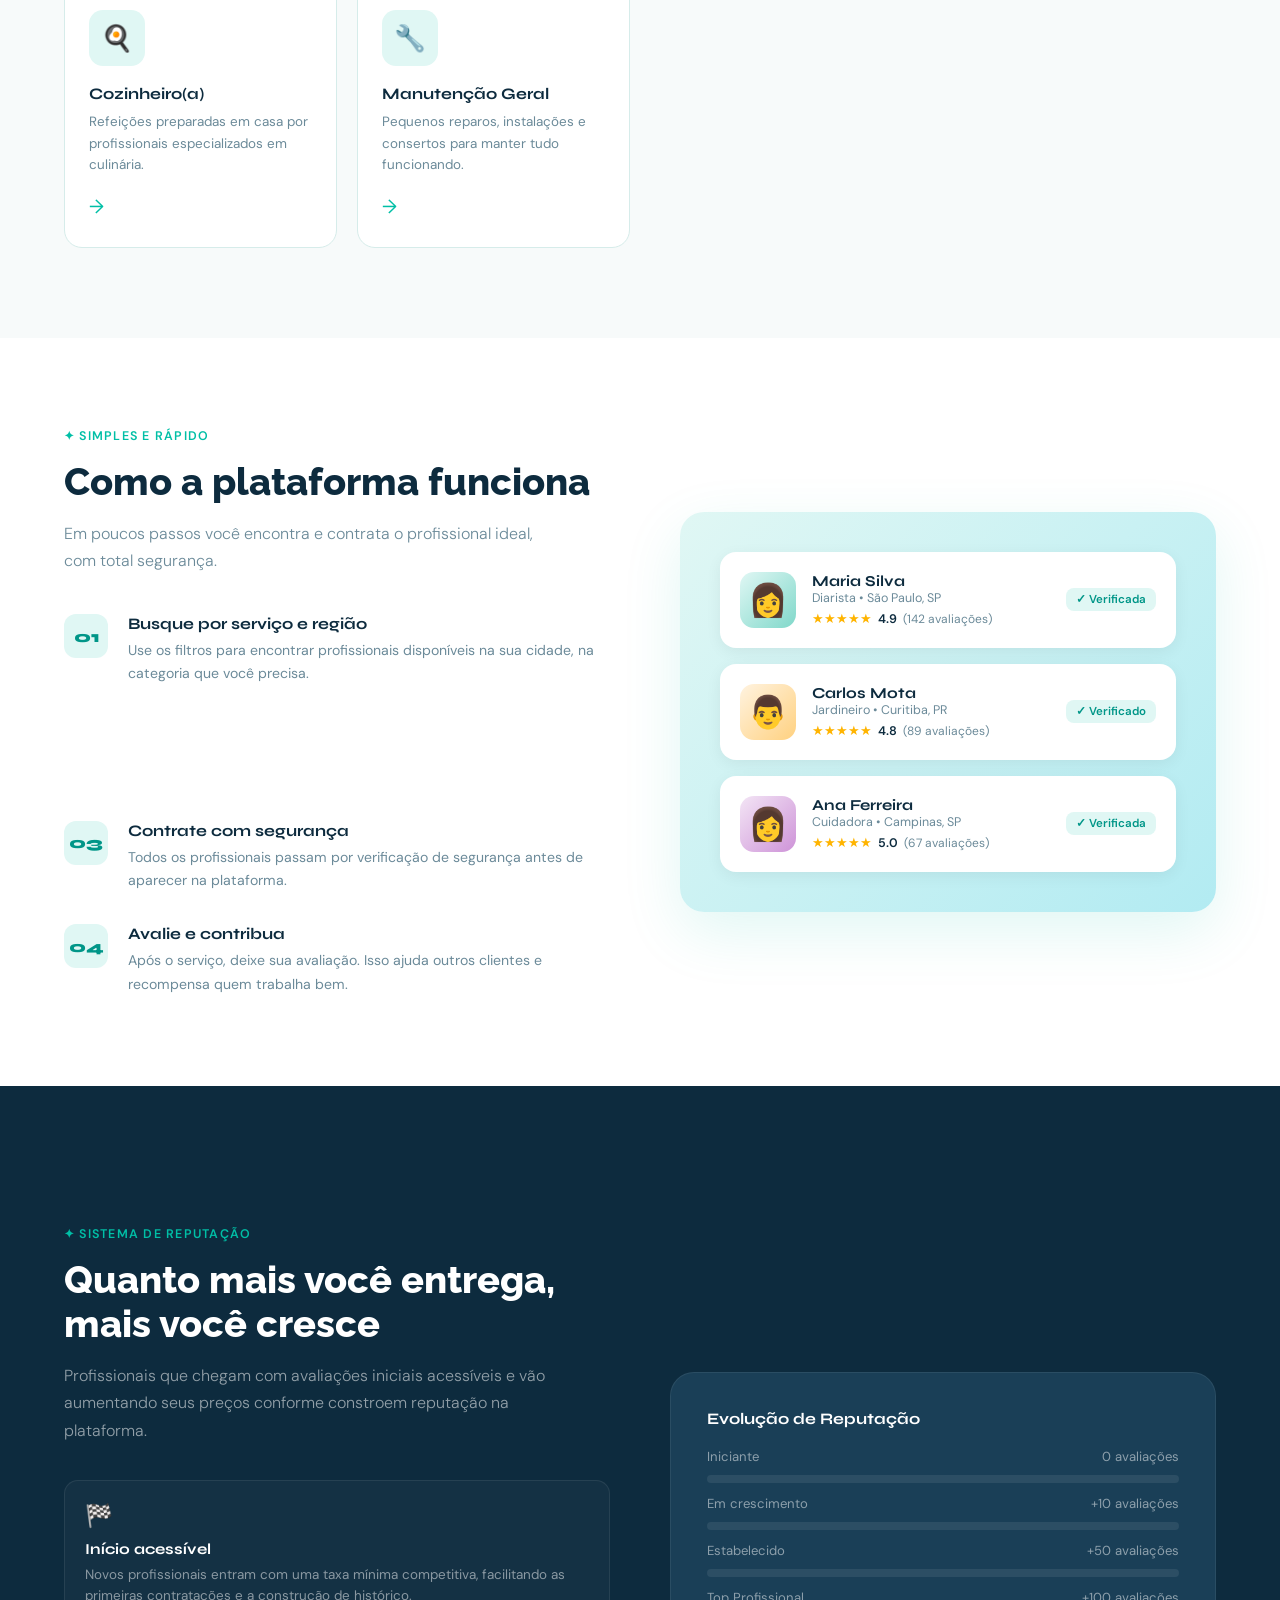
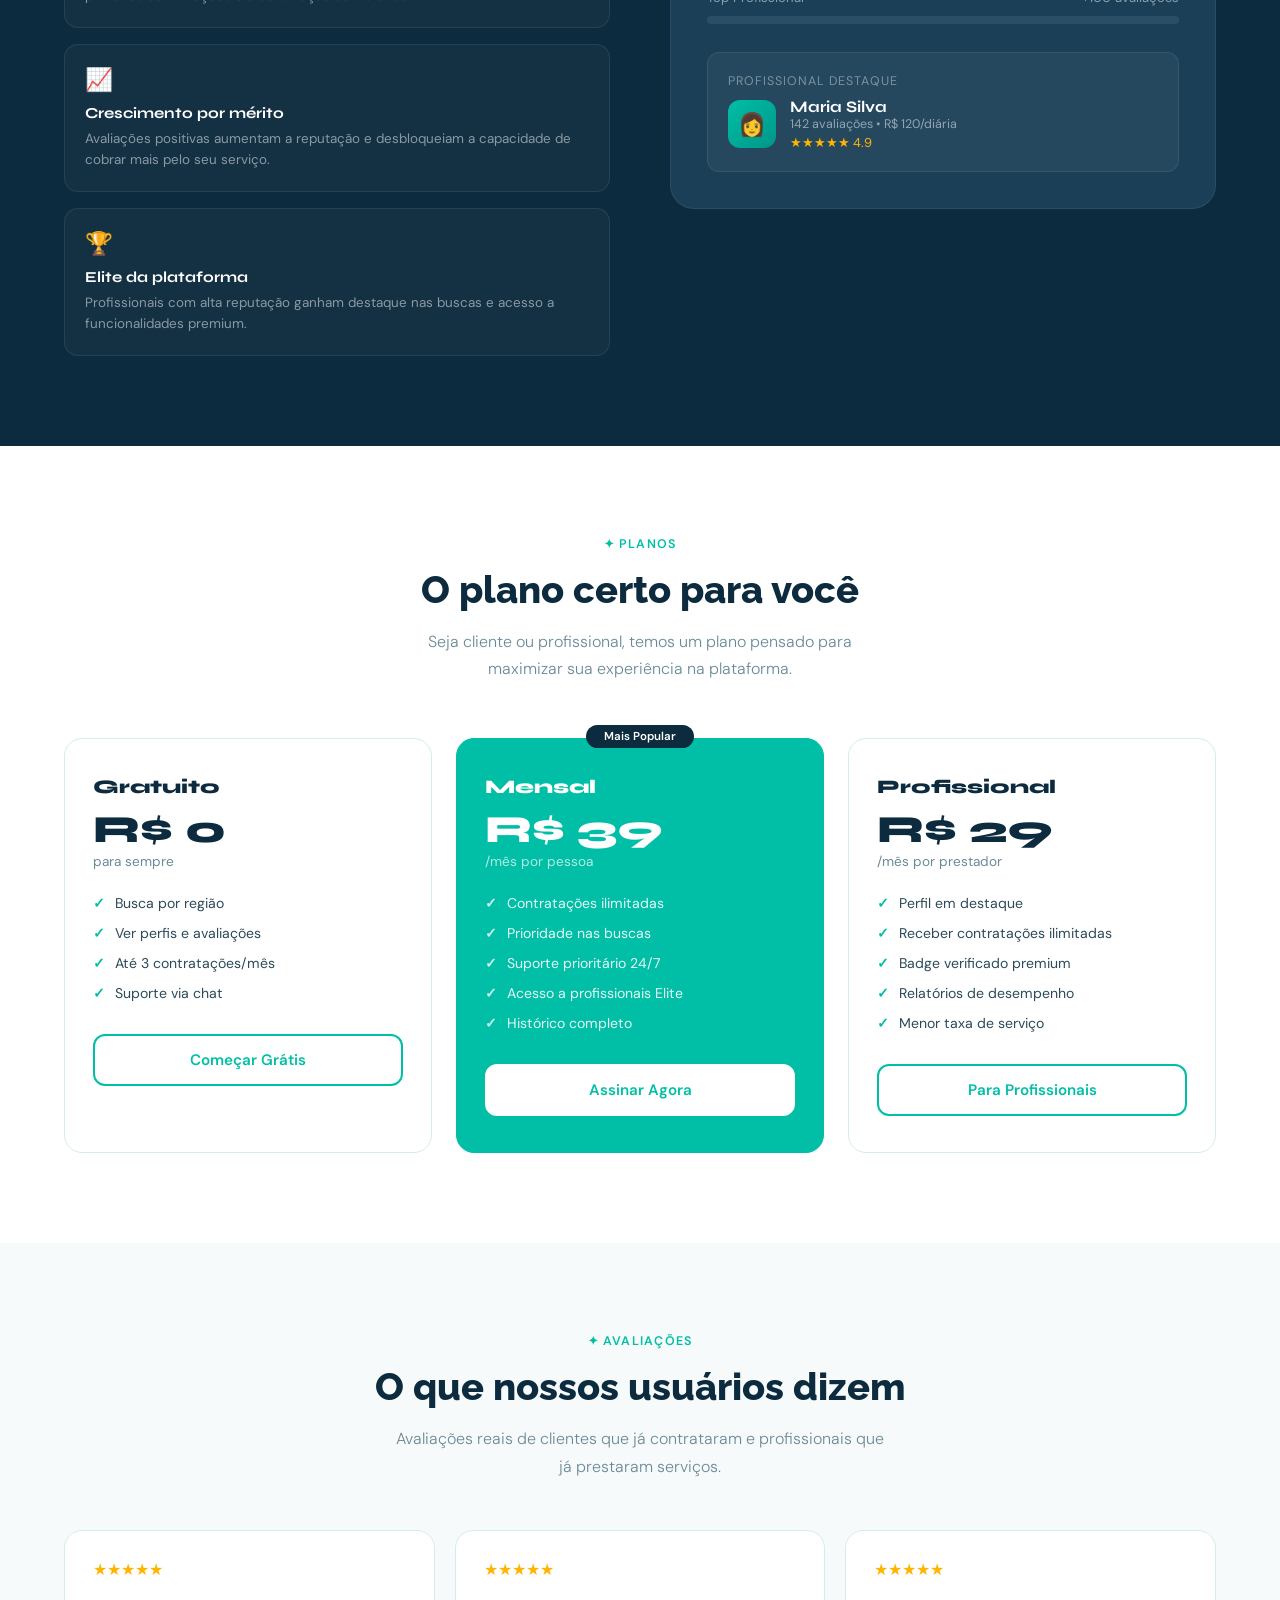
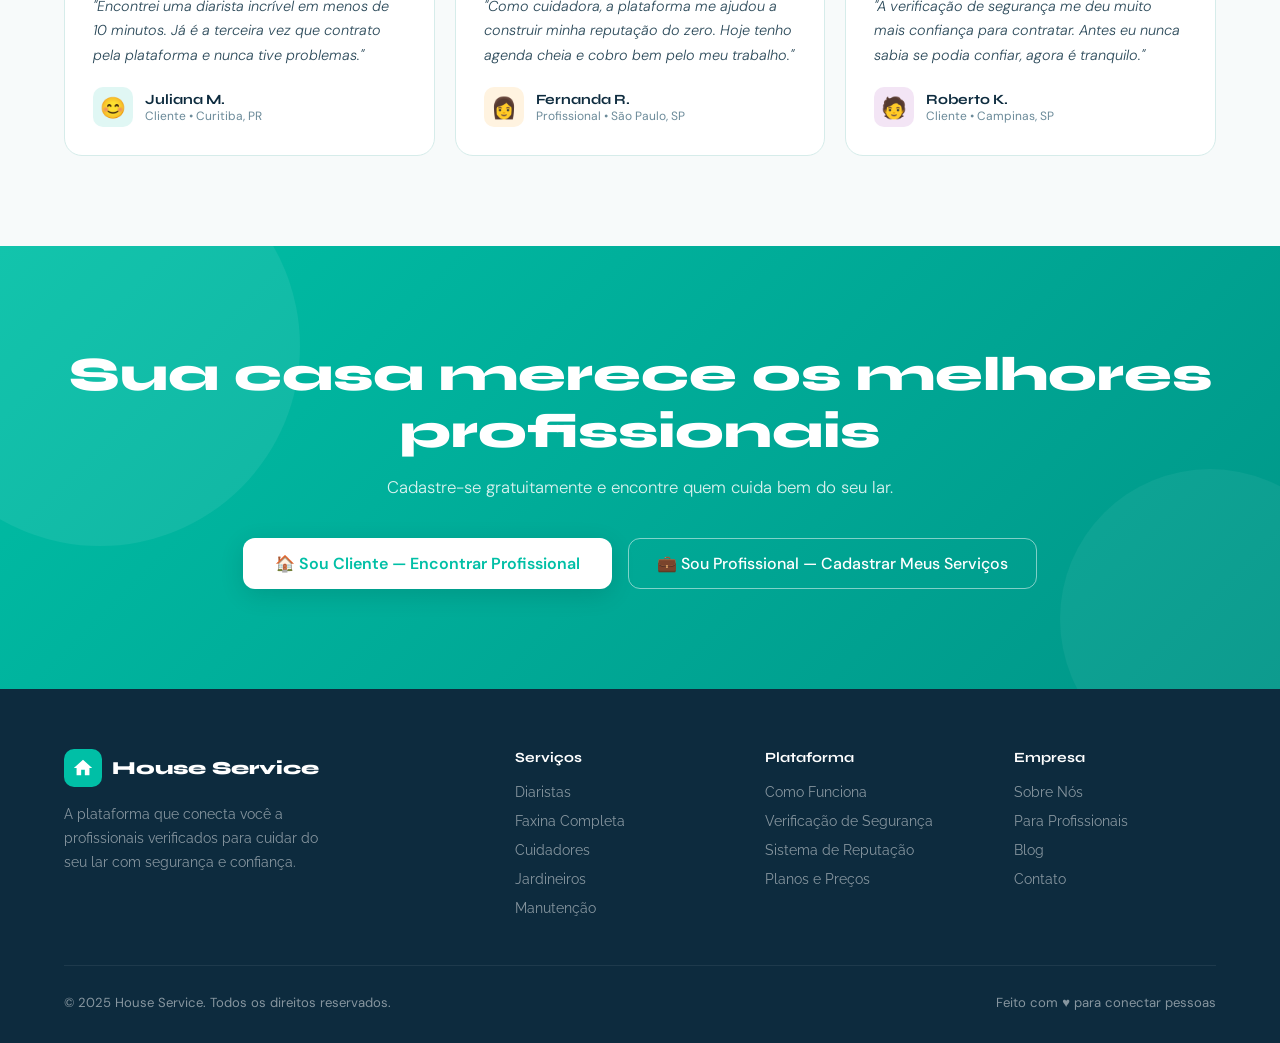
==== commit 715edd61: "Update fmt.Println message from 'Hello' to 'Goodbye'" ====
--- a/index.html
+++ b/index.html
@@ -3,10 +3,9 @@
     <meta charset="UTF-8" />
     <meta name="viewport" content="width=device-width, initial-scale=1.0" />
     <title>House Service — Sua Casa em Boas Mãos</title>
-    <link href="https://fonts.googleapis.com/css2?family=Syne:wght@400;600;700;800&family=DM+Sans:ital,wght@0,300;0,400;0,500;1,300&display=swap" rel="stylesheet">
     <link rel="preconnect" href="https://fonts.googleapis.com">
     <link rel="preconnect" href="https://fonts.gstatic.com" crossorigin>
-    <link href="https://fonts.googleapis.com/css2?family=Raleway:ital@0;1&display=swap" rel="stylesheet">
+    <link href="https://fonts.googleapis.com/css2?family=Syne:wght@400;600;700;800&family=DM+Sans:ital,wght@0,300;0,400;0,500;1,300&family=Raleway:ital@0;1&display=swap" rel="stylesheet">
     <link rel="stylesheet" href="houseservice.css"/>
   </head>
   <body>
@@ -28,14 +27,7 @@
         <li><a href="#avaliacoes">Avaliações</a></li>
       </ul>
       <button class="nav-cta">
-        <svg
-          width="16"
-          height="16"
-          viewBox="0 0 24 24"
-          fill="none"
-          stroke="currentColor"
-          stroke-width="2.5"
-        >
+        <svg width="16" height="16" viewBox="0 0 24 24" fill="none" stroke="currentColor" stroke-width="2.5">
           <rect x="3" y="4" width="18" height="18" rx="2" />
           <line x1="16" y1="2" x2="16" y2="6" />
           <line x1="8" y1="2" x2="8" y2="6" />
@@ -57,28 +49,14 @@
         </p>
         <div class="hero-actions">
           <a href="#servicos" class="btn-primary">
-            <svg
-              width="18"
-              height="18"
-              viewBox="0 0 24 24"
-              fill="none"
-              stroke="currentColor"
-              stroke-width="2.5"
-            >
+            <svg width="18" height="18" viewBox="0 0 24 24" fill="none" stroke="currentColor" stroke-width="2.5">
               <circle cx="11" cy="11" r="8" />
               <line x1="21" y1="21" x2="16.65" y2="16.65" />
             </svg>
             Buscar Profissional
           </a>
           <a href="#como-funciona" class="btn-outline">
-            <svg
-              width="18"
-              height="18"
-              viewBox="0 0 24 24"
-              fill="none"
-              stroke="currentColor"
-              stroke-width="2"
-            >
+            <svg width="18" height="18" viewBox="0 0 24 24" fill="none" stroke="currentColor" stroke-width="2">
               <circle cx="12" cy="12" r="10" />
               <polygon points="10 8 16 12 10 16 10 8" />
             </svg>
@@ -158,9 +136,7 @@
     <section id="servicos" class="services-section">
       <div class="reveal">
         <div class="section-label">✦ Categorias</div>
-        <h2 class="section-title">
-          Serviços para cada necessidade da sua casa
-        </h2>
+        <h2 class="section-title">Serviços para cada necessidade da sua casa</h2>
         <p class="section-sub">
           Da limpeza ao cuidado — encontre o profissional certo filtrando por
           tipo de serviço e região.
@@ -171,8 +147,7 @@
           <div class="service-icon">🧹</div>
           <div class="service-name">Diarista</div>
           <div class="service-desc">
-            Limpeza regular da sua casa com profissionais de confiança e
-            verificados.
+            Limpeza regular da sua casa com profissionais de confiança e verificados.
           </div>
           <div class="service-arrow">→</div>
         </div>
@@ -188,8 +163,7 @@
           <div class="service-icon">👴</div>
           <div class="service-name">Cuidador(a)</div>
           <div class="service-desc">
-            Profissionais dedicados ao cuidado de idosos e pessoas que precisam
-            de atenção especial.
+            Profissionais dedicados ao cuidado de idosos e pessoas que precisam de atenção especial.
           </div>
           <div class="service-arrow">→</div>
         </div>
@@ -197,8 +171,7 @@
           <div class="service-icon">🌱</div>
           <div class="service-name">Jardineiro</div>
           <div class="service-desc">
-            Manutenção, poda e cuidado de jardins e áreas externas com
-            expertise.
+            Manutenção, poda e cuidado de jardins e áreas externas com expertise.
           </div>
           <div class="service-arrow">→</div>
         </div>
@@ -206,8 +179,7 @@
           <div class="service-icon">🍳</div>
           <div class="service-name">Cozinheiro(a)</div>
           <div class="service-desc">
-            Refeições preparadas em casa por profissionais especializados em
-            culinária.
+            Refeições preparadas em casa por profissionais especializados em culinária.
           </div>
           <div class="service-arrow">→</div>
         </div>
@@ -215,8 +187,7 @@
           <div class="service-icon">🔧</div>
           <div class="service-name">Manutenção Geral</div>
           <div class="service-desc">
-            Pequenos reparos, instalações e consertos para manter tudo
-            funcionando.
+            Pequenos reparos, instalações e consertos para manter tudo funcionando.
           </div>
           <div class="service-arrow">→</div>
         </div>
@@ -327,9 +298,7 @@
       <div class="rep-grid">
         <div class="reveal">
           <div class="section-label">✦ Sistema de Reputação</div>
-          <h2 class="section-title">
-            Quanto mais você entrega, mais você cresce
-          </h2>
+          <h2 class="section-title">Quanto mais você entrega, mais você cresce</h2>
           <p class="section-sub">
             Profissionais que chegam com avaliações iniciais acessíveis e vão
             aumentando seus preços conforme constroem reputação na plataforma.
@@ -340,8 +309,7 @@
               <div class="rep-card-title">Início acessível</div>
               <div class="rep-card-desc">
                 Novos profissionais entram com uma taxa mínima competitiva,
-                facilitando as primeiras contratações e a construção de
-                histórico.
+                facilitando as primeiras contratações e a construção de histórico.
               </div>
             </div>
             <div class="rep-card">
@@ -364,15 +332,7 @@
         </div>
         <div class="rep-visual reveal">
           <div class="rep-chart">
-            <div
-              style="
-                font-family: &quot;Syne&quot;, sans-serif;
-                font-weight: 700;
-                color: white;
-                margin-bottom: 20px;
-                font-size: 1rem;
-              "
-            >
+            <div style="font-family: 'Syne', sans-serif; font-weight: 700; color: white; margin-bottom: 20px; font-size: 1rem;">
               Evolução de Reputação
             </div>
             <div class="rep-label-row">
@@ -400,56 +360,22 @@
               <div class="rep-bar" data-width="90%"></div>
             </div>
           </div>
-          <div
-            style="
-              background: rgba(255, 255, 255, 0.05);
-              border-radius: 12px;
-              padding: 20px;
-              border: 1px solid rgba(255, 255, 255, 0.08);
-            "
-          >
-            <div
-              style="
-                font-size: 0.78rem;
-                color: rgba(255, 255, 255, 0.4);
-                margin-bottom: 8px;
-                text-transform: uppercase;
-                letter-spacing: 0.08em;
-              "
-            >
+          <div style="background: rgba(255,255,255,0.05); border-radius: 12px; padding: 20px; border: 1px solid rgba(255,255,255,0.08);">
+            <div style="font-size: 0.78rem; color: rgba(255,255,255,0.4); margin-bottom: 8px; text-transform: uppercase; letter-spacing: 0.08em;">
               Profissional Destaque
             </div>
-            <div style="display: flex; align-items: center; gap: 14px">
-              <div
-                style="
-                  width: 48px;
-                  height: 48px;
-                  border-radius: 12px;
-                  background: linear-gradient(135deg, #00bfa6, #009688);
-                  display: flex;
-                  align-items: center;
-                  justify-content: center;
-                  font-size: 1.4rem;
-                "
-              >
+            <div style="display: flex; align-items: center; gap: 14px;">
+              <div style="width: 48px; height: 48px; border-radius: 12px; background: linear-gradient(135deg, #00bfa6, #009688); display: flex; align-items: center; justify-content: center; font-size: 1.4rem;">
                 👩
               </div>
               <div>
-                <div
-                  style="
-                    color: white;
-                    font-family: &quot;Syne&quot;, sans-serif;
-                    font-weight: 700;
-                  "
-                >
+                <div style="color: white; font-family: 'Syne', sans-serif; font-weight: 700;">
                   Maria Silva
                 </div>
-                <div
-                  style="color: rgba(255, 255, 255, 0.5); font-size: 0.78rem"
-                >
+                <div style="color: rgba(255,255,255,0.5); font-size: 0.78rem;">
                   142 avaliações • R$ 120/diária
                 </div>
-                <div style="color: #ffb400; font-size: 0.8rem; margin-top: 2px">
+                <div style="color: #ffb400; font-size: 0.8rem; margin-top: 2px;">
                   ★★★★★ 4.9
                 </div>
               </div>
@@ -462,9 +388,7 @@
     <!-- PLANS -->
     <section id="planos">
       <div style="text-align: center" class="reveal">
-        <div class="section-label" style="justify-content: center">
-          ✦ Planos
-        </div>
+        <div class="section-label" style="justify-content: center">✦ Planos</div>
         <h2 class="section-title">O plano certo para você</h2>
         <p class="section-sub" style="margin: 0 auto">
           Seja cliente ou profissional, temos um plano pensado para maximizar
@@ -523,9 +447,7 @@
     <!-- REVIEWS -->
     <section id="avaliacoes" class="reviews-section">
       <div style="text-align: center" class="reveal">
-        <div class="section-label" style="justify-content: center">
-          ✦ Avaliações
-        </div>
+        <div class="section-label" style="justify-content: center">✦ Avaliações</div>
         <h2 class="section-title">O que nossos usuários dizem</h2>
         <p class="section-sub" style="margin: 0 auto">
           Avaliações reais de clientes que já contrataram e profissionais que já
@@ -565,8 +487,7 @@
           <div class="review-stars">★★★★★</div>
           <div class="review-text">
             "A verificação de segurança me deu muito mais confiança para
-            contratar. Antes eu nunca sabia se podia confiar, agora é
-            tranquilo."
+            contratar. Antes eu nunca sabia se podia confiar, agora é tranquilo."
           </div>
           <div class="reviewer">
             <div class="reviewer-avatar" style="background: #f3e5f5">🧑</div>
@@ -582,16 +503,10 @@
     <!-- CTA -->
     <section class="cta-section">
       <h2 class="cta-title">Sua casa merece os melhores profissionais</h2>
-      <p class="cta-sub">
-        Cadastre-se gratuitamente e encontre quem cuida bem do seu lar.
-      </p>
+      <p class="cta-sub">Cadastre-se gratuitamente e encontre quem cuida bem do seu lar.</p>
       <div class="cta-actions">
-        <a href="#" class="btn-white">
-          🏠 Sou Cliente — Encontrar Profissional
-        </a>
-        <a href="#" class="btn-ghost-white">
-          💼 Sou Profissional — Cadastrar Meus Serviços
-        </a>
+        <a href="#" class="btn-white">🏠 Sou Cliente — Encontrar Profissional</a>
+        <a href="#" class="btn-ghost-white">💼 Sou Profissional — Cadastrar Meus Serviços</a>
       </div>
     </section>
 
@@ -646,6 +561,7 @@
         <span>Feito com ♥️ para conectar pessoas</span>
       </div>
     </footer>
-    <script src="houseService.js"></script>
+
+    <script src="houseservice.js"></script>
   </body>
 </html>
--- a/houseservice.css
+++ b/houseservice.css
@@ -104,9 +104,7 @@
   font-weight: 600;
   font-size: 0.93rem;
   cursor: pointer;
-  transition:
-    background 0.2s,
-    transform 0.2s;
+  transition: background 0.2s, transform 0.2s;
   display: flex;
   align-items: center;
   gap: 8px;
@@ -136,11 +134,7 @@
   right: -120px;
   width: 600px;
   height: 600px;
-  background: radial-gradient(
-    circle,
-    rgba(0, 191, 166, 0.12) 0%,
-    transparent 70%
-  );
+  background: radial-gradient(circle, rgba(0, 191, 166, 0.12) 0%, transparent 70%);
   border-radius: 50%;
   pointer-events: none;
 }
@@ -151,11 +145,7 @@
   left: -80px;
   width: 400px;
   height: 400px;
-  background: radial-gradient(
-    circle,
-    rgba(0, 191, 166, 0.07) 0%,
-    transparent 70%
-  );
+  background: radial-gradient(circle, rgba(0, 191, 166, 0.07) 0%, transparent 70%);
   border-radius: 50%;
   pointer-events: none;
 }
@@ -264,9 +254,9 @@
   gap: 2px;
 }
 .trust-num {
-  font-family: "Raleway",sans-serif;
+  font-family: "Raleway", sans-serif;
   font-size: 1.55rem;
-  font-weight:300;
+  font-weight: 300;
   color: var(--navy);
   font-style: italic;
 }
@@ -520,7 +510,6 @@
   grid-template-columns: 1fr 1fr;
   gap: 80px;
   align-items: center;
-  margin-top: 0;
 }
 
 .steps-list {
@@ -558,9 +547,11 @@
   flex-shrink: 0;
 }
 
-.step-content{
-    flex: 1px
-}
+/* CORRIGIDO: era "flex: 1px" */
+.step-content {
+  flex: 1;
+}
+
 .step-title {
   font-family: "Syne", sans-serif;
   font-weight: 700;
@@ -1050,9 +1041,11 @@
   margin-bottom: 48px;
 }
 
-.footer-brand{
-    flex:1px;
-}
+/* CORRIGIDO: era "flex: 1px" */
+.footer-brand {
+  flex: 1;
+}
+
 .footer-logo {
   display: flex;
   align-items: center;
@@ -1154,8 +1147,7 @@
 }
 
 @keyframes float {
-  0%,
-  100% {
+  0%, 100% {
     transform: translateY(0px);
   }
   50% {
